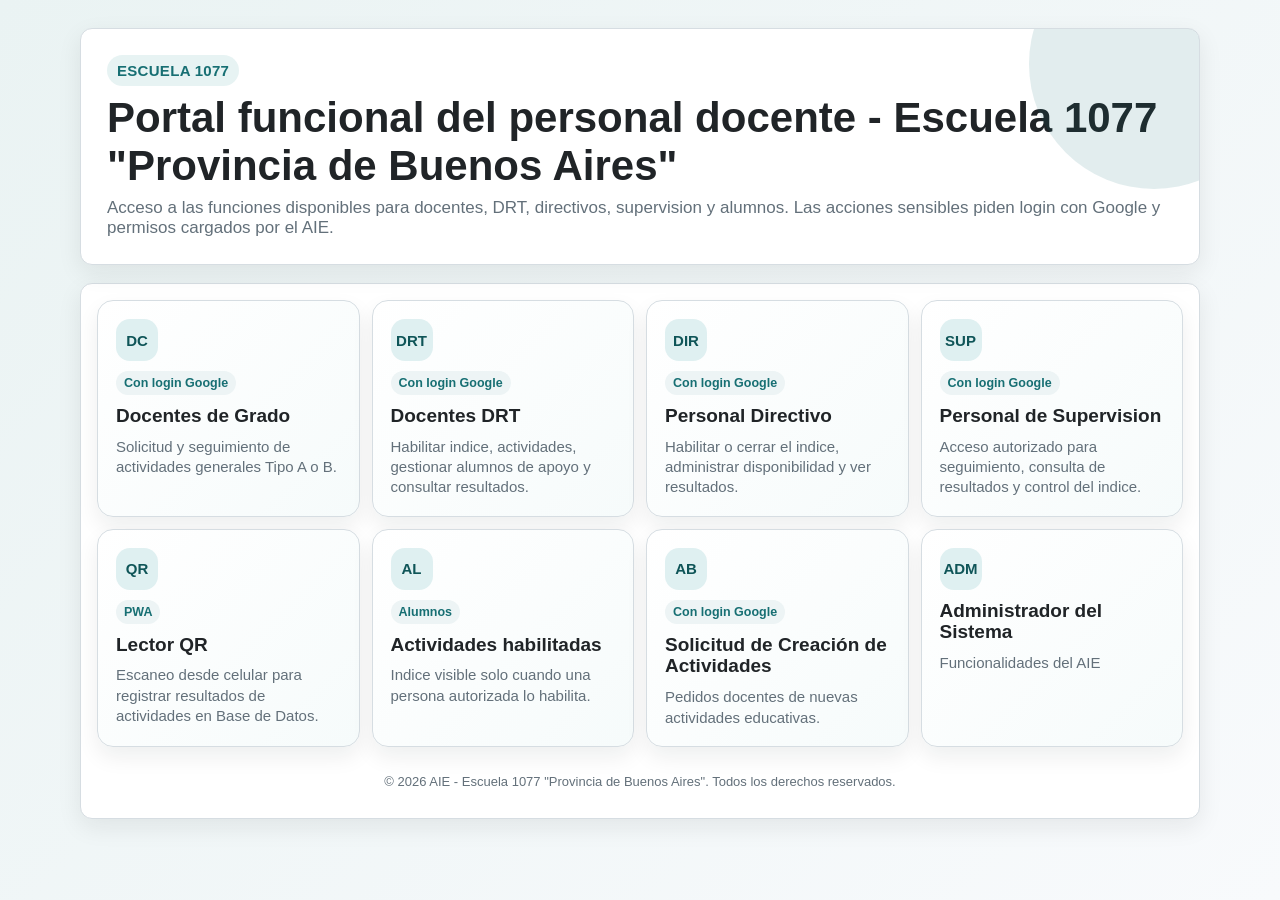
==== index.html @ 2eb4bec8 "Conectar solicitud de actividades al portal" ====
<!doctype html>
<html lang="es">
<head>
  <meta charset="utf-8">
  <meta name="viewport" content="width=device-width, initial-scale=1">
  <title>Portal funcional del personal docente - Escuela 1077 "Provincia de Buenos Aires"</title>
  <meta name="theme-color" content="#176f73">
  <link rel="manifest" href="aie-hub.webmanifest">
  <link rel="stylesheet" href="styles.css">
  <style>
    .hub-main { width: min(1120px, calc(100% - 28px)); }
    .hub-cover { display: none; min-height: 150px; max-height: 230px; overflow: hidden; border-radius: 18px; border: 1px solid var(--line); background: #edf4f5; box-shadow: 0 10px 22px rgba(20,25,30,.07); }
    .hub-cover.show { display: block; }
    .hub-cover img { display: block; width: 100%; height: clamp(150px, 24vw, 230px); object-fit: cover; object-position: center; }
    .hub-hero { overflow: hidden; position: relative; }
    .hub-hero:after { content: ""; position: absolute; right: -80px; top: -90px; width: 250px; height: 250px; border-radius: 50%; background: rgba(23, 111, 115, 0.12); }
    .hub-eyebrow { display: inline-flex; gap: 8px; align-items: center; padding: 7px 10px; border-radius: 999px; background: #e7f3f3; color: var(--accent); font-weight: 800; text-transform: uppercase; letter-spacing: .02em; }
    .hub-grid { display: grid; grid-template-columns: repeat(auto-fit, minmax(230px, 1fr)); gap: 12px; }
    .hub-card { position: relative; display: grid; min-height: 170px; gap: 10px; align-content: start; padding: 18px; border: 1px solid var(--line); border-radius: 16px; background: linear-gradient(135deg, #ffffff, #f6fbfb); color: var(--ink); text-decoration: none; box-shadow: 0 10px 22px rgba(20,25,30,.07); }
    .hub-card:hover { border-color: #8fc7cc; transform: translateY(-1px); }
    .hub-card strong { font-size: 19px; line-height: 1.15; }
    .hub-card span { color: var(--muted); line-height: 1.35; }
    .hub-card small { justify-self: start; padding: 5px 8px; border-radius: 999px; background: #edf4f5; color: #176f73; font-weight: 800; }
    .hub-card.blocked small, .hub-card.pending small { background: #fff3df; color: var(--warn); }
    .hub-icon { width: 42px; height: 42px; display: grid; place-items: center; border-radius: 14px; background: #dff0f1; color: var(--accent-dark); font-weight: 900; }
    .hub-notice { display: none; margin-top: 14px; padding: 16px; border-radius: 14px; border: 1px solid #e7c68f; background: #fff6e8; color: #7a3d07; font-weight: 800; box-shadow: 0 8px 18px rgba(90, 58, 10, .08); }
    .hub-notice.show { display: block; }
    .hub-footnote { color: var(--muted); font-size: 13px; text-align: center; }
  </style>
</head>
<body class="student-index-body">
  <main class="student-index hub-main">
    <div id="hubCover" class="hub-cover" aria-hidden="true"><img id="hubCoverImage" alt="Imagen educativa de la Escuela 1077"></div>
    <section class="student-index-hero hub-hero">
      <div class="hub-eyebrow">Escuela 1077</div>
      <h1>Portal funcional del personal docente - Escuela 1077 "Provincia de Buenos Aires"</h1>
      <p>Acceso a las funciones disponibles para docentes, DRT, directivos, supervision y alumnos. Las acciones sensibles piden login con Google y permisos cargados por el AIE.</p>
    </section>
    <section class="student-index-panel">
      <div id="hubNotice" class="hub-notice" role="status" aria-live="polite"></div>
      <div class="hub-grid">
        <a class="hub-card pending" href="#" data-solicitud-creacion="true" data-notice="Solicitud Creacion de Actividades: falta configurar la URL del Web App de Apps Script. Por ahora comunicarse con el AIE - Profe. Bruno."><div class="hub-icon">DC</div><small>Con login Google</small><strong>Docentes de Grado</strong><span>Solicitud y seguimiento de actividades generales Tipo A o B.</span></a>
        <a class="hub-card" href="portal-docente.html?rol=drt&login=1"><div class="hub-icon">DRT</div><small>Con login Google</small><strong>Docentes DRT</strong><span>Habilitar indice, actividades, gestionar alumnos de apoyo y consultar resultados.</span></a>
        <a class="hub-card" href="portal-docente.html?rol=directora&login=1"><div class="hub-icon">DIR</div><small>Con login Google</small><strong>Personal Directivo</strong><span>Habilitar o cerrar el indice, administrar disponibilidad y ver resultados.</span></a>
        <a class="hub-card" href="portal-docente.html?rol=supervisora&login=1"><div class="hub-icon">SUP</div><small>Con login Google</small><strong>Personal de Supervision</strong><span>Acceso autorizado para seguimiento, consulta de resultados y control del indice.</span></a>
        <a class="hub-card" href="lector-qr.html?login=1"><div class="hub-icon">QR</div><small>PWA</small><strong>Lector QR</strong><span>Escaneo desde celular para registrar resultados de actividades en Base de Datos.</span></a>
        <a class="hub-card" href="alumnos.html"><div class="hub-icon">AL</div><small>Alumnos</small><strong>Actividades habilitadas</strong><span>Indice visible solo cuando una persona autorizada lo habilita.</span></a>
        <a class="hub-card pending" href="#" data-solicitud-creacion="true" data-notice="Solicitud de Creación de Actividades: el acceso todavía no está disponible."><div class="hub-icon">AB</div><small>Con login Google</small><strong>Solicitud de Creación de Actividades</strong><span>Pedidos docentes de nuevas actividades educativas.</span></a>
        <a class="hub-card" href="http://localhost:3131/#admin"><div class="hub-icon">ADM</div><strong>Administrador del Sistema</strong><span>Funcionalidades del AIE</span></a>
      </div>
      <p class="hub-footnote">&copy; 2026 AIE - Escuela 1077 "Provincia de Buenos Aires". Todos los derechos reservados.</p>
    </section>
  </main>
  <script src="aie-public-config.js"></script>
  <script>
    (function () {
      function showNotice(text) {
        var box = document.getElementById("hubNotice");
        if (!box) return;
        box.textContent = text;
        box.className = "hub-notice show";
        box.scrollIntoView({ behavior: "smooth", block: "nearest" });
      }
      var config = window.AIE_PUBLIC_CONFIG || {};
      var coverPath = config.imagenSuperior || "";
      var cover = document.getElementById("hubCover");
      var coverImage = document.getElementById("hubCoverImage");
      if (coverPath && cover && coverImage) {
        coverImage.onload = function () { cover.classList.add("show"); cover.setAttribute("aria-hidden", "false"); };
        coverImage.onerror = function () { cover.classList.remove("show"); cover.setAttribute("aria-hidden", "true"); };
        coverImage.src = coverPath;
      }
      var solicitudUrl = config.solicitudCreacionUrl || "";
      var solicitudCards = document.querySelectorAll("[data-solicitud-creacion]");
      for (var s = 0; s < solicitudCards.length; s++) {
        if (solicitudUrl) {
          solicitudCards[s].href = solicitudUrl;
          solicitudCards[s].target = "_blank";
          solicitudCards[s].rel = "noopener";
          solicitudCards[s].classList.remove("pending");
          solicitudCards[s].removeAttribute("data-notice");
        }
      }
      var blocked = document.querySelectorAll("[data-notice]");
      for (var i = 0; i < blocked.length; i++) {
        blocked[i].addEventListener("click", function (event) {
          event.preventDefault();
          showNotice(this.getAttribute("data-notice"));
        });
      }
      if ("serviceWorker" in navigator) {
        navigator.serviceWorker.register("aie-hub-sw.js").catch(function () {});
      }
    }());
  </script>
</body>
</html>
---- styles.css ----
:root {
  --bg: #f4f6f7;
  --panel: #ffffff;
  --ink: #202427;
  --muted: #63707a;
  --line: #d6dde2;
  --accent: #176f73;
  --accent-dark: #0f5558;
  --warn: #9f5b13;
  --ok: #2c7a42;
}

* {
  box-sizing: border-box;
}

body {
  margin: 0;
  background: var(--bg);
  color: var(--ink);
  font-family: Arial, Helvetica, sans-serif;
  font-size: 15px;
}

.student-index-body {
  min-height: 100vh;
  background: linear-gradient(135deg, #eaf3f3, #f8fafc);
}

.student-index {
  display: grid;
  gap: 18px;
  width: min(920px, calc(100% - 28px));
  margin: 0 auto;
  padding: 28px 0;
}

.student-index-hero,
.student-index-panel {
  border: 1px solid var(--line);
  border-radius: 12px;
  background: #fff;
  box-shadow: 0 8px 24px rgba(20, 25, 30, 0.08);
}

.student-index-hero {
  padding: 26px;
}

.student-index-hero span {
  color: var(--accent);
  font-weight: 700;
  text-transform: uppercase;
}

.student-index-hero h1 {
  margin: 8px 0;
  font-size: clamp(28px, 5vw, 42px);
}

.student-index-hero p {
  margin: 0;
  color: var(--muted);
  font-size: 17px;
}

.student-index-panel {
  display: grid;
  gap: 14px;
  padding: 16px;
}

.student-index-status {
  padding: 10px 12px;
  border-radius: 8px;
  background: #edf1f3;
  color: var(--muted);
  font-weight: 700;
}

.student-index-status.open {
  background: #e5f3e9;
  color: var(--ok);
}

.student-index-status.closed {
  background: #f7e5e5;
  color: #8b2f2f;
}

.student-index-filters {
  display: grid;
  grid-template-columns: minmax(220px, 1fr) 160px 96px 90px auto auto;
  gap: 10px;
  align-items: end;
  padding: 12px;
  border: 2px solid #0f766e;
  border-radius: 10px;
  background: #f8fffb;
}

.student-index-filters label {
  display: grid;
  gap: 5px;
  color: var(--muted);
  font-size: 12px;
  font-weight: 800;
}

.student-index-filters input,
.student-index-filters select {
  width: 100%;
  min-height: 36px;
}

.student-index-filters button {
  min-height: 36px;
}

.student-activity-list {
  display: grid;
  gap: 10px;
}

.student-activity-card {
  display: grid;
  gap: 5px;
  padding: 14px;
  border: 1px solid var(--line);
  border-radius: 10px;
  background: #fbfcfd;
  color: var(--ink);
  text-decoration: none;
}

.student-activity-card:hover {
  border-color: #9fcbd0;
  background: #ecf8f8;
}

.student-activity-card strong {
  font-size: 18px;
}

.student-activity-card span {
  color: var(--muted);
}

@media (max-width: 760px) {
  .student-index-filters {
    grid-template-columns: 1fr;
  }

  .qr-manual-grid {
    grid-template-columns: repeat(2, minmax(0, 1fr));
  }
}

.qr-reader-body {
  min-height: 100vh;
  background: linear-gradient(135deg, #eaf3f3, #f8fafc);
}

.qr-reader {
  display: grid;
  gap: 16px;
  width: min(760px, calc(100% - 24px));
  margin: 0 auto;
  padding: 22px 0;
}

.qr-reader-hero,
.qr-reader-panel {
  border: 1px solid var(--line);
  border-radius: 12px;
  background: #fff;
  box-shadow: 0 8px 24px rgba(20, 25, 30, 0.08);
}

.qr-reader-hero {
  padding: 22px;
}

.qr-reader-hero span {
  color: var(--accent);
  font-weight: 700;
  text-transform: uppercase;
}

.qr-reader-hero h1 {
  margin: 8px 0;
  font-size: clamp(27px, 8vw, 40px);
}

.qr-reader-hero p {
  margin: 0;
  color: var(--muted);
  font-size: 16px;
}

.qr-reader-panel {
  display: grid;
  gap: 12px;
  padding: 14px;
}

.qr-reader-panel h2 {
  margin: 0;
  font-size: 20px;
}

.qr-activity-source-grid {
  display: grid;
  gap: 12px;
}

.qr-activity-source {
  display: grid;
  gap: 10px;
  margin: 0;
  padding: 12px;
  border: 2px solid #bbf7d0;
  border-radius: 10px;
  background: #fbfffc;
}

.qr-activity-source legend {
  padding: 0 6px;
  color: var(--ink);
}

.qr-activity-source-third {
  border-color: #f3b4b4;
  background: #fffafa;
}

.qr-source-radio {
  display: inline-flex;
  align-items: center;
  gap: 8px;
  color: var(--ink);
  cursor: pointer;
}

.qr-source-radio input {
  width: auto;
}

.qr-reader-box {
  display: grid;
  gap: 7px;
  min-height: 58px;
  padding: 10px;
  border: 1px dashed var(--line);
  border-radius: 8px;
  background: #fff;
  color: var(--muted);
}

.qr-send-status {
  min-height: 22px;
  margin-top: 10px;
  padding: 0;
  font-weight: 700;
}

.qr-send-status.pending {
  color: #755600;
}

.qr-send-status.success {
  padding: 10px 12px;
  border: 1px solid #79b58a;
  border-radius: 8px;
  background: #e6f5e9;
  color: #176b2c;
}

.qr-send-status.error {
  padding: 10px 12px;
  border: 1px solid #c98383;
  border-radius: 8px;
  background: #f9e8e8;
  color: #8a2020;
}

.qr-install-box {
  display: grid;
  gap: 8px;
  padding: 10px;
  border: 1.5px solid #9fcbd0;
  border-radius: 9px;
  background: #f3fbfb;
  color: var(--muted);
}

.qr-install-box strong {
  color: var(--ink);
}

.qr-install-box small {
  color: var(--muted);
  font-weight: 700;
}

.qr-reader-label {
  display: grid;
  gap: 6px;
  color: var(--muted);
  font-size: 13px;
  font-weight: 700;
}

.qr-reader-label select,
.qr-reader-label textarea,
.qr-reader-label input {
  width: 100%;
  min-height: 42px;
  padding: 10px;
  border: 1px solid var(--line);
  border-radius: 8px;
  background: #fff;
  color: var(--ink);
  font: inherit;
}

.qr-video {
  width: 100%;
  min-height: 260px;
  border: 1px solid var(--line);
  border-radius: 10px;
  background: #111827;
}

.qr-manual {
  border: 1px solid var(--line);
  border-radius: 8px;
  padding: 12px;
  background: #fbfcfd;
}

.qr-manual summary {
  cursor: pointer;
  font-weight: 700;
  margin-bottom: 12px;
}

.qr-manual-separator {
  margin-top: 12px;
  padding-top: 10px;
  border-top: 1px solid var(--line);
  color: var(--accent);
  font-weight: 800;
}

.qr-manual-grid {
  display: grid;
  grid-template-columns: minmax(110px, 1.2fr) repeat(5, minmax(74px, 0.75fr));
  gap: 12px 10px;
  align-items: end;
}

.qr-manual-note {
  margin: 10px 0 0;
  color: var(--muted);
  font-size: 13px;
  font-weight: 700;
}

#qrReadManualFields,
#qrReadManual {
  margin-top: 12px;
}

.qr-json-advanced {
  margin-top: 14px;
  padding-top: 10px;
  border-top: 1px dashed var(--line);
}

.qr-json-advanced summary {
  color: var(--muted);
  font-size: 13px;
}

.qr-result-table {
  display: grid;
  grid-template-columns: 72px minmax(150px, 1fr) 58px 48px 48px 58px 58px;
  gap: 0;
  width: 100%;
  overflow-x: auto;
  border: 1px solid var(--line);
  border-radius: 8px;
}

.qr-result-table strong,
.qr-result-table span {
  min-width: 0;
  padding: 8px;
  border-right: 1px solid var(--line);
  border-bottom: 1px solid var(--line);
  color: var(--ink);
  overflow-wrap: anywhere;
}

.qr-result-table strong {
  background: #edf4f5;
  color: var(--muted);
  font-size: 12px;
  text-transform: uppercase;
}

.qr-result-table span {
  background: #fff;
}

.qr-result-table strong:nth-child(7),
.qr-result-table span:nth-child(14) {
  border-right: 0;
}

.qr-result-activity {
  font-weight: 700;
}

.qr-result-row {
  display: grid;
  grid-template-columns: 120px minmax(0, 1fr);
  gap: 8px;
  color: var(--ink);
}

.qr-result-row span {
  overflow-wrap: anywhere;
}

.hidden {
  display: none !important;
}

.topbar {
  display: flex;
  align-items: center;
  justify-content: space-between;
  gap: 16px;
  padding: 18px 22px;
  background: #263238;
  color: #fff;
}

.topbar-actions {
  display: flex;
  align-items: center;
  gap: 10px;
  flex-wrap: wrap;
  justify-content: flex-end;
}

.topbar-link {
  min-height: 34px;
  display: inline-flex;
  align-items: center;
  padding: 7px 10px;
  border: 1px solid rgba(255, 255, 255, 0.28);
  border-radius: 7px;
  background: rgba(255, 255, 255, 0.08);
  color: #fff;
  font-weight: 700;
  text-decoration: none;
}

.topbar-link:hover {
  background: rgba(255, 255, 255, 0.16);
}

.topbar h1 {
  margin: 0;
  font-size: 24px;
  font-weight: 700;
}

.topbar p {
  margin: 4px 0 0;
  color: #c9d3d8;
}

.status {
  min-width: 120px;
  padding: 8px 10px;
  border: 1px solid rgba(255, 255, 255, 0.25);
  border-radius: 6px;
  text-align: center;
  color: #dfecee;
}

.workflow {
  display: grid;
  grid-template-columns: repeat(5, minmax(0, 1fr));
  gap: 12px;
  padding: 16px 16px 0;
}

.step-card {
  display: grid;
  gap: 5px;
  min-height: 92px;
  padding: 14px;
  border: 1px solid #d3dde5;
  border-radius: 8px;
  background: #f8fafc;
  color: var(--ink);
  text-align: left;
  box-shadow: 0 1px 2px rgba(20, 25, 30, 0.06);
}

.step-card:hover {
  background: #eef6fb;
}

.step-card span {
  color: var(--muted);
  font-size: 12px;
  font-weight: 700;
  text-transform: uppercase;
}

.step-card strong {
  font-size: 17px;
}

.step-card small {
  color: var(--muted);
  font-weight: 700;
}

.step-card.step-active {
  border-color: #9fcbd0;
  background: #ecf8f8;
}

.step-card.step-pending {
  background: #f6f3ea;
}

.layout {
  display: grid;
  grid-template-columns: minmax(320px, 420px) 1fr;
  grid-template-areas:
    "form material"
    "form reformulation"
    "form orders"
    "form detail";
  gap: 16px;
  padding: 16px;
}

.publisher-view {
  padding: 16px;
}

.admin-view {
  padding: 16px;
}

.teacher-portal-view {
  padding: 16px;
}

.admin-status {
  margin: 0 14px 12px;
  padding: 10px;
  border: 1px dashed var(--line);
  border-radius: 8px;
  background: #fbfcfd;
  color: var(--muted);
  font-weight: 700;
}

.setup-diagnostics {
  display: grid;
  gap: 8px;
  margin: 0 14px 12px;
  padding: 10px;
  border: 1px solid var(--line);
  border-radius: 8px;
  background: #fbfcfd;
}

.setup-diagnostics.diagnostics-collapsed .diagnostic-item {
  display: none;
}

.setup-diagnostics-error {
  border-color: #e0b9b9;
  background: #f7e5e5;
  color: #8b2f2f;
  font-weight: 700;
}

.diagnostic-summary {
  padding: 8px 10px;
  border-radius: 7px;
  font-weight: 700;
}

.diagnostic-summary.ok {
  background: #e5f3e9;
  color: var(--ok);
}

.diagnostic-summary.pending {
  background: #f7e5e5;
  color: #8b2f2f;
}

.diagnostic-item {
  display: grid;
  grid-template-columns: minmax(190px, 0.35fr) minmax(0, 1fr);
  gap: 8px;
  padding: 7px 9px;
  border-left: 4px solid var(--line);
  border-radius: 6px;
  background: #fff;
}

.diagnostic-item strong {
  font-size: 13px;
}

.diagnostic-item span {
  color: var(--muted);
  font-size: 13px;
}

.diagnostic-ok {
  border-left-color: var(--ok);
}

.diagnostic-bloqueante {
  border-left-color: #8b2f2f;
}

.diagnostic-pendiente,
.diagnostic-manual {
  border-left-color: var(--warn);
}

.diagnostic-opcional {
  border-left-color: #8a96a3;
}

.admin-table-tabs {
  display: flex;
  gap: 8px;
  flex-wrap: wrap;
  padding: 0 14px 14px;
}

.admin-domain-grid {
  display: grid;
  grid-template-columns: repeat(auto-fit, minmax(230px, 1fr));
  gap: 10px;
  padding: 14px;
}

.admin-domain-card {
  display: grid;
  gap: 5px;
  min-height: 96px;
  padding: 13px;
  border: 1px solid var(--line);
  border-radius: 12px;
  background: #f8fafc;
  color: var(--ink);
  text-align: left;
  box-shadow: 0 1px 2px rgba(20, 25, 30, 0.06);
}

.admin-domain-card:hover {
  border-color: #9fcbd0;
  background: #eef8f8;
}

.admin-domain-card.active {
  border-color: #6aaeb5;
  background: #e8f6f7;
}

.admin-domain-card strong {
  font-size: 16px;
}

.admin-domain-card span {
  color: var(--muted);
  font-size: 13px;
  line-height: 1.35;
}

.admin-table-tab {
  min-height: 34px;
  padding: 7px 10px;
  border: 1px solid var(--line);
  border-radius: 999px;
  background: #fff;
  color: var(--ink);
  font-weight: 700;
}

.admin-table-tab.active {
  border-color: #9fcbd0;
  background: #ecf8f8;
}

.admin-grid {
  display: grid;
  grid-template-columns: minmax(0, 1fr) minmax(300px, 380px);
  gap: 16px;
  margin-top: 16px;
}

.admin-grid.admin-student-mode {
  grid-template-columns: 1fr;
}

.admin-grid.admin-profile-mode {
  grid-template-columns: 1fr;
}

.admin-grid.admin-activity-mode {
  grid-template-columns: 1fr;
}

.admin-grid.admin-access-mode {
  grid-template-columns: 1fr;
}

.admin-grid.admin-system-mode {
  grid-template-columns: 1fr;
}

.admin-grid.admin-student-mode #adminSupabaseNew {
  display: none;
}

.admin-grid.admin-activity-mode #adminSupabaseNew,
.admin-grid.admin-activity-mode #adminSupabasePrev,
.admin-grid.admin-activity-mode #adminSupabaseNext,
.admin-grid.admin-activity-mode #adminSupabaseExport,
.admin-grid.admin-activity-mode .admin-search-control,
.admin-grid.admin-activity-mode .admin-limit-control,
.admin-grid.admin-activity-mode .admin-page-info {
  display: none;
}

.admin-grid.admin-student-mode #adminSupabasePrev,
.admin-grid.admin-student-mode #adminSupabaseNext,
.admin-grid.admin-student-mode #adminSupabaseExport,
.admin-grid.admin-student-mode .admin-page-info,
.admin-grid.admin-student-mode .admin-limit-control {
  display: none;
}

.admin-grid.admin-profile-mode #adminSupabasePrev,
.admin-grid.admin-profile-mode #adminSupabaseNext,
.admin-grid.admin-profile-mode .admin-page-info,
.admin-grid.admin-profile-mode .admin-limit-control,
.admin-grid.admin-profile-mode .admin-search-control {
  display: none;
}

.admin-grid.admin-student-mode .admin-search-control {
  display: none;
}

.admin-grid.admin-access-mode #adminSupabaseNew,
.admin-grid.admin-access-mode #adminSupabasePrev,
.admin-grid.admin-access-mode #adminSupabaseNext,
.admin-grid.admin-access-mode .admin-search-control,
.admin-grid.admin-access-mode .admin-limit-control,
.admin-grid.admin-access-mode .admin-page-info {
  display: none;
}

.admin-grid.admin-system-mode #adminSupabaseNew,
.admin-grid.admin-system-mode #adminSupabasePrev,
.admin-grid.admin-system-mode #adminSupabaseNext,
.admin-grid.admin-system-mode .admin-search-control,
.admin-grid.admin-system-mode .admin-limit-control,
.admin-grid.admin-system-mode .admin-page-info {
  display: none;
}

.admin-grid.admin-student-mode .admin-rows-panel .panel-head {
  align-items: stretch;
  flex-direction: column;
}

.admin-grid.admin-student-mode .admin-toolbar {
  width: 100%;
  justify-content: flex-start;
}

.admin-grid.admin-activity-mode .admin-rows-panel,
.admin-grid.admin-activity-mode .admin-editor-panel {
  grid-column: 1 / -1;
}

.admin-grid.admin-profile-mode .admin-rows-panel,
.admin-grid.admin-profile-mode .admin-editor-panel,
.admin-grid.admin-profile-mode .admin-multi-role-panel {
  grid-column: 1 / -1;
}

.admin-multi-role-panel {
  min-width: 0;
  border: 2px solid #5f7c82;
}

.admin-multi-role-filters {
  display: grid;
  grid-template-columns: minmax(260px, 1fr) 180px 120px 100px;
  gap: 12px;
  align-items: end;
  padding: 12px 14px;
  border-bottom: 1px solid var(--line);
  background: #f8fafc;
}

.admin-multi-role-filters label {
  display: grid;
  gap: 4px;
  min-width: 0;
  color: var(--muted);
  font-size: 12px;
  font-weight: 700;
}

.admin-multi-role-filters input,
.admin-multi-role-filters select,
.admin-multi-role-filters button {
  width: 100%;
  min-height: 36px;
  box-sizing: border-box;
}

.admin-multi-role-table th,
.admin-multi-role-table td {
  white-space: nowrap;
}

.admin-multi-role-table td:first-child,
.admin-multi-role-table td:nth-child(2),
.admin-multi-role-table td:nth-child(8) {
  white-space: normal;
}

.admin-multi-role-editor {
  display: grid;
  gap: 14px;
  padding: 14px;
  border-top: 2px solid #5f7c82;
  background: #fbfdfd;
}

.admin-multi-role-editor form {
  display: grid;
  gap: 14px;
}

.admin-multi-role-base-grid {
  display: grid;
  grid-template-columns: minmax(260px, 2fr) 150px 145px 110px 100px 145px 145px;
  gap: 12px;
  align-items: end;
}

.admin-multi-role-base-grid label,
.admin-multi-role-schedule-add label {
  display: grid;
  gap: 4px;
  min-width: 0;
  color: var(--muted);
  font-size: 12px;
  font-weight: 700;
}

.admin-multi-role-base-grid input,
.admin-multi-role-base-grid select,
.admin-multi-role-schedule-add input,
.admin-multi-role-schedule-add select {
  width: 100%;
  min-height: 36px;
  box-sizing: border-box;
}

.admin-multi-role-schedule,
.admin-multi-role-permissions {
  display: grid;
  gap: 10px;
  padding: 12px;
  border: 1px solid var(--line);
  border-radius: 8px;
  background: #fff;
}

.admin-multi-role-schedule h3,
.admin-multi-role-permissions h3,
.admin-multi-role-editor h3 {
  margin: 0;
}

.admin-multi-role-schedule-add {
  display: grid;
  grid-template-columns: 170px 150px 150px 150px;
  gap: 12px;
  align-items: end;
}

#adminMultiRolePermissions {
  display: grid;
  gap: 10px;
}

.admin-multi-role-permission-group {
  display: grid;
  grid-template-columns: repeat(auto-fit, minmax(180px, 1fr));
  gap: 10px;
  padding: 10px;
  border: 1px solid #c8dedf;
  border-radius: 8px;
  background: #f8fafc;
}

.admin-multi-role-permission-group h4 {
  grid-column: 1 / -1;
  margin: 0;
}

.admin-multi-role-permission-group label {
  display: grid;
  grid-template-columns: minmax(0, 1fr) 80px;
  gap: 8px;
  align-items: center;
  color: var(--ink);
  font-size: 13px;
  font-weight: 700;
}

@media (max-width: 820px) {
  .admin-multi-role-filters {
    grid-template-columns: 1fr 1fr;
  }

  .admin-multi-role-base-grid,
  .admin-multi-role-schedule-add {
    grid-template-columns: 1fr 1fr;
  }
}

@media (max-width: 540px) {
  .admin-multi-role-filters {
    grid-template-columns: 1fr;
  }

  .admin-multi-role-base-grid,
  .admin-multi-role-schedule-add {
    grid-template-columns: 1fr;
  }
}

.admin-grid.admin-access-mode .admin-rows-panel,
.admin-grid.admin-access-mode .admin-editor-panel {
  grid-column: 1 / -1;
}

.admin-grid.admin-system-mode .admin-rows-panel,
.admin-grid.admin-system-mode .admin-editor-panel {
  grid-column: 1 / -1;
}

.admin-grid.admin-activity-mode .admin-rows-panel .panel-head {
  align-items: stretch;
  flex-direction: column;
}

.admin-grid.admin-profile-mode .admin-rows-panel .panel-head {
  align-items: stretch;
  flex-direction: column;
}

.admin-grid.admin-access-mode .admin-rows-panel .panel-head {
  align-items: stretch;
  flex-direction: column;
}

.admin-grid.admin-system-mode .admin-rows-panel .panel-head {
  align-items: stretch;
  flex-direction: column;
}

.admin-grid.admin-activity-mode .admin-toolbar {
  width: 100%;
  justify-content: flex-start;
}

.admin-grid.admin-profile-mode .admin-toolbar {
  width: 100%;
  justify-content: flex-start;
}

.admin-grid.admin-access-mode .admin-toolbar {
  width: 100%;
  justify-content: flex-start;
}

.admin-grid.admin-system-mode .admin-toolbar {
  width: 100%;
  justify-content: flex-start;
}

.admin-student-menu {
  grid-column: 1 / -1;
  display: flex;
  align-items: center;
  justify-content: space-between;
  gap: 12px;
  padding: 14px;
  border: 1px solid var(--line);
  border-radius: 10px;
  background: #f8fafc;
}

.admin-student-menu h2 {
  margin: 0;
  font-size: 20px;
}

.admin-student-menu p {
  margin: 4px 0 0;
  color: var(--muted);
}

.admin-student-actions {
  display: flex;
  gap: 8px;
  flex-wrap: wrap;
  justify-content: flex-end;
}

.admin-student-actions button.active {
  border-color: #6aaeb5;
  background: #147a80;
  color: #fff;
}

.admin-activity-menu {
  grid-column: 1 / -1;
  display: flex;
  align-items: center;
  justify-content: space-between;
  gap: 12px;
  padding: 14px;
  border: 1px solid var(--line);
  border-radius: 10px;
  background: #f8fafc;
}

.admin-third-party-menu {
  border: 4px solid #7f1d1d;
  box-shadow: inset 0 0 0 1px rgba(127, 29, 29, 0.08);
  background: #fff7f7;
}

.admin-activity-menu h2 {
  margin: 0;
  font-size: 20px;
}

.admin-activity-actions {
  display: flex;
  gap: 8px;
  flex-wrap: wrap;
  align-items: center;
  justify-content: flex-end;
}

.admin-activity-actions button.active {
  border-color: #6aaeb5;
  background: #147a80;
  color: #fff;
}

.admin-activity-execution-zone {
  display: flex;
  flex-wrap: wrap;
  gap: 8px;
  align-items: center;
  padding: 8px 10px;
  border: 3px solid #15803d;
  border-radius: 10px;
  background: #f0fdf4;
}

.admin-access-menu {
  grid-column: 1 / -1;
  display: flex;
  align-items: center;
  justify-content: space-between;
  gap: 12px;
  padding: 14px;
  border: 1px solid var(--line);
  border-radius: 10px;
  background: #f8fafc;
}

.admin-access-menu h2 {
  margin: 0;
  font-size: 20px;
}

.admin-access-actions {
  display: flex;
  gap: 8px;
  flex-wrap: wrap;
  justify-content: flex-end;
}

.admin-access-actions button.active {
  border-color: #6aaeb5;
  background: #147a80;
  color: #fff;
}

.admin-system-menu {
  grid-column: 1 / -1;
  display: flex;
  align-items: center;
  justify-content: space-between;
  gap: 12px;
  padding: 14px;
  border: 1px solid var(--line);
  border-radius: 10px;
  background: #f8fafc;
}

.admin-system-menu h2 {
  margin: 0;
  font-size: 20px;
}

.admin-system-actions {
  display: flex;
  gap: 8px;
  flex-wrap: wrap;
  justify-content: flex-end;
}

.admin-system-actions button.active {
  border-color: #6aaeb5;
  background: #147a80;
  color: #fff;
}

.admin-activity-control-panel {
  grid-column: 1 / -1;
  border: 3px solid #111827;
}

.admin-activity-control-panel .panel-head {
  padding: 10px 14px;
}

.admin-activity-control-panel #adminIndexLockState {
  min-height: 0;
  padding: 8px 10px;
}

.admin-index-lock-badge {
  font-size: 17px;
  font-weight: 800;
}

.admin-index-lock-reason {
  display: block;
  margin-top: 8px;
}

.admin-index-lock-reason textarea {
  margin-top: 4px;
  min-height: 38px;
  width: 100%;
  resize: vertical;
}

.admin-student-filters {
  flex: 0 0 100%;
  display: grid;
  width: 100%;
  box-sizing: border-box;
  grid-template-columns: 118px minmax(182px, 306px) minmax(262px, 448px) 90px 145px 125px 100px;
  column-gap: 14px;
  row-gap: 8px;
  align-items: end;
  padding: 10px;
  border: 1px solid var(--line);
  border-radius: 8px;
  background: #f8fafc;
}

.admin-student-drt-scope {
  flex: 0 0 100%;
  display: grid;
  grid-template-columns: minmax(300px, 560px) 1fr;
  align-items: end;
  gap: 16px;
  width: 100%;
  box-sizing: border-box;
  padding: 10px;
  border: 2px solid #7f1d1d;
  border-radius: 8px;
  background: #fffafb;
}

.admin-student-drt-scope label {
  min-width: 0;
  font-weight: 800;
}

.admin-student-drt-scope select {
  min-height: 36px;
}

.admin-student-drt-scope p {
  margin: 0 0 7px;
  color: var(--muted);
}

.admin-toolbar .admin-student-filters label,
.admin-toolbar .admin-student-filters label:first-child {
  min-width: 0;
}

.admin-access-filters {
  flex: 0 0 100%;
  display: grid;
  width: 100%;
  box-sizing: border-box;
  grid-template-columns: minmax(230px, 1.4fr) 150px minmax(190px, 1fr) 145px 145px 100px;
  column-gap: 14px;
  row-gap: 8px;
  align-items: end;
  padding: 10px;
  border: 1px solid var(--line);
  border-radius: 8px;
  background: #f8fafc;
}

.admin-toolbar .admin-access-filters label,
.admin-toolbar .admin-access-filters label:first-child {
  min-width: 0;
}

.admin-profile-filters {
  flex: 0 0 100%;
  display: grid;
  width: 100%;
  box-sizing: border-box;
  grid-template-columns: minmax(240px, 1.5fr) minmax(230px, 1.4fr) 150px 110px 100px;
  column-gap: 14px;
  row-gap: 8px;
  align-items: end;
  padding: 10px;
  border: 1px solid var(--line);
  border-radius: 8px;
  background: #f8fafc;
}

.admin-toolbar .admin-profile-filters label,
.admin-toolbar .admin-profile-filters label:first-child {
  min-width: 0;
}

.admin-student-filters input,
.admin-student-filters select,
.admin-profile-filters input,
.admin-profile-filters select {
  box-sizing: border-box;
  min-height: 34px;
}

.admin-student-filters button,
.admin-profile-filters button {
  min-height: 34px;
  margin-left: 2px;
}

.admin-activity-filters {
  flex: 0 0 100%;
  display: grid;
  width: 100%;
  box-sizing: border-box;
  grid-template-columns: minmax(180px, 2fr) minmax(150px, 1.3fr) 76px 76px 120px 120px minmax(180px, 1.7fr) 100px;
  column-gap: 12px;
  row-gap: 8px;
  align-items: end;
  padding: 10px;
  border: 1px solid var(--line);
  border-radius: 8px;
  background: #f8fafc;
}

.admin-toolbar .admin-activity-filters label,
.admin-toolbar .admin-activity-filters label:first-child {
  min-width: 0;
}

.admin-activity-filters input,
.admin-activity-filters select {
  box-sizing: border-box;
  min-height: 34px;
}

.admin-activity-filters button {
  min-height: 34px;
}

.admin-third-party-activity-filters {
  grid-template-columns: minmax(170px, 1.4fr) minmax(120px, 0.8fr) 72px 72px 82px 86px minmax(240px, 1.8fr) 92px;
}

.admin-grid.admin-third-party-mode .admin-rows-panel {
  border: 4px solid #7f1d1d;
  box-shadow: 0 1px 3px rgba(127, 29, 29, 0.1);
}

.admin-grid.admin-third-party-mode .admin-editor-panel {
  border: 4px solid #7f1d1d;
  box-shadow: 0 1px 3px rgba(127, 29, 29, 0.1);
}

.admin-grid.admin-third-party-mode .admin-cell-field-numero {
  max-width: 50px;
  text-align: center;
  white-space: nowrap;
}

.admin-grid.admin-third-party-mode .admin-cell-field-titulo {
  min-width: 180px;
}

.admin-grid.admin-third-party-mode .admin-cell-field-area {
  max-width: 112px;
}

.admin-grid.admin-third-party-mode .admin-cell-field-grado,
.admin-grid.admin-third-party-mode .admin-cell-field-tipo_actividad {
  max-width: 58px;
  text-align: center;
  white-space: nowrap;
}

.admin-grid.admin-third-party-mode .admin-cell-field-estado,
.admin-grid.admin-third-party-mode .admin-cell-field-modalidad,
.admin-grid.admin-third-party-mode .admin-cell-field-disponible,
.admin-grid.admin-third-party-mode .admin-cell-field-activo,
.admin-grid.admin-third-party-mode .admin-cell-field-cantidad_ejercicios {
  max-width: 78px;
  text-align: center;
  white-space: nowrap;
}

.admin-grid.admin-third-party-mode .admin-cell-field-recurso_nombre,
.admin-grid.admin-third-party-mode .admin-cell-field-proveedor {
  min-width: 170px;
}

.admin-grid.admin-third-party-mode .admin-cell-field-visible_desde,
.admin-grid.admin-third-party-mode .admin-cell-field-visible_hasta,
.admin-grid.admin-third-party-mode .admin-cell-field-actualizada_en {
  min-width: 132px;
  max-width: 148px;
  white-space: nowrap;
}

.admin-activity-filter-small {
  min-width: 0;
}

.admin-activity-filter-small select {
  min-width: 0;
}

.admin-activity-detail-filters {
  display: grid;
  grid-template-columns: 160px 160px 90px 100px;
  gap: 12px;
  align-items: end;
  padding: 10px 14px;
  border-bottom: 1px solid var(--line);
  background: #f8fafc;
}

.admin-activity-detail-filters label {
  min-width: 0;
}

.admin-activity-detail-filters input,
.admin-activity-detail-filters select,
.admin-activity-detail-filters button {
  box-sizing: border-box;
  min-height: 34px;
}

.admin-activity-detail-filter-small {
  min-width: 0;
}

.admin-activity-detail-panel .admin-cell-field-email {
  max-width: 190px;
}

.admin-activity-detail-panel .admin-cell-field-rol,
.admin-activity-detail-panel .admin-cell-field-evento,
.admin-activity-detail-panel .admin-cell-field-grado,
.admin-activity-detail-panel .admin-cell-field-actividad_grado,
.admin-activity-detail-panel .admin-cell-field-actividad_tipo,
.admin-activity-detail-panel .admin-cell-field-cantidad_ejercicios,
.admin-activity-detail-panel .admin-cell-field-correctos,
.admin-activity-detail-panel .admin-cell-field-incorrectos,
.admin-activity-detail-panel .admin-cell-field-nota,
.admin-activity-detail-panel .admin-cell-field-tiempo_minutos {
  max-width: 90px;
  white-space: nowrap;
}

.admin-activity-detail-panel .admin-cell-field-actividad_grado,
.admin-activity-detail-panel .admin-cell-field-actividad_tipo,
.admin-activity-detail-panel .admin-cell-field-cantidad_ejercicios,
.admin-activity-detail-panel .admin-cell-field-correctos,
.admin-activity-detail-panel .admin-cell-field-incorrectos,
.admin-activity-detail-panel .admin-cell-field-nota,
.admin-activity-detail-panel .admin-cell-field-tiempo_minutos {
  min-width: 34px;
  max-width: 62px;
  text-align: center;
}

.admin-activity-detail-panel .admin-cell-field-correctos {
  color: #087f5b;
  font-weight: 800;
}

.admin-activity-detail-panel .admin-cell-field-incorrectos {
  color: #b42318;
  font-weight: 800;
}

.admin-activity-detail-panel .admin-cell-field-fecha_hora,
.admin-activity-detail-panel .admin-cell-field-finalizado_en {
  min-width: 138px;
  max-width: 150px;
  white-space: nowrap;
}

.admin-activity-detail-panel .admin-cell-field-detalle,
.admin-activity-detail-panel .admin-cell-field-actividad_titulo,
.admin-activity-detail-panel .admin-cell-field-actividad_archivo,
.admin-activity-detail-panel .admin-cell-field-actividad_detalle {
  max-width: none;
  min-width: 260px;
}

.admin-activity-detail-panel .admin-cell-field-alumno_nombre {
  min-width: 145px;
  max-width: 220px;
}

.admin-student-filter-small {
  min-width: 0;
}

.admin-student-filter-small select {
  min-width: 0;
}

.admin-student-form {
  display: grid;
  grid-template-columns: repeat(12, minmax(0, 1fr));
  gap: 10px;
}

.admin-student-form .admin-field {
  margin: 0;
}

.admin-student-form .admin-field-id_alumno {
  grid-column: span 2;
}

.admin-student-form .admin-field-drt_responsable_id {
  grid-column: span 4;
}

.admin-student-form .admin-field-nombre,
.admin-student-form .admin-field-apellido {
  grid-column: span 3;
}

.admin-student-form .admin-field-grado,
.admin-student-form .admin-field-division {
  grid-column: span 1;
}

.admin-student-form .admin-field-turno {
  grid-column: span 2;
}

.admin-student-form .admin-field-activo {
  grid-column: span 1;
  align-content: end;
}

.admin-student-form .admin-field-observaciones {
  grid-column: 1 / -1;
}

.admin-student-form textarea {
  min-height: 96px;
}

.admin-activity-form {
  display: grid;
  grid-template-columns: repeat(12, minmax(0, 1fr));
  gap: 10px;
}

.admin-activity-form .admin-field {
  margin: 0;
}

.admin-activity-form .admin-field-titulo {
  grid-column: span 5;
}

.admin-activity-form .admin-field-area {
  grid-column: span 3;
}

.admin-activity-form .admin-field-grado,
.admin-activity-form .admin-field-tipo_actividad,
.admin-activity-form .admin-field-estado,
.admin-activity-form .admin-field-disponible {
  grid-column: span 1;
}

.admin-activity-form .admin-field-cantidad_ejercicios {
  grid-column: span 2;
}

.admin-activity-form .admin-field-visible_desde,
.admin-activity-form .admin-field-visible_hasta {
  grid-column: span 3;
}

.admin-activity-form .admin-field-descripcion {
  grid-column: 1 / -1;
}

.admin-grid.admin-third-party-mode .admin-activity-form .admin-field-titulo {
  grid-column: span 4;
}

.admin-grid.admin-third-party-mode .admin-activity-form .admin-field-area {
  grid-column: span 2;
}

.admin-grid.admin-third-party-mode .admin-activity-form .admin-field-estado {
  grid-column: span 2;
}

.admin-grid.admin-third-party-mode .admin-activity-form .admin-field-proveedor,
.admin-grid.admin-third-party-mode .admin-activity-form .admin-field-recurso_nombre {
  grid-column: span 4;
}

.admin-grid.admin-third-party-mode .admin-activity-form .admin-field-url_referencia {
  grid-column: span 8;
}

.admin-grid.admin-third-party-mode .admin-activity-form .admin-field-cantidad_ejercicios {
  grid-column: span 2;
}

.admin-grid.admin-third-party-mode .admin-activity-form .admin-field-modalidad {
  grid-column: span 2;
}

.admin-grid.admin-third-party-mode .admin-activity-form .admin-field-visible_desde,
.admin-grid.admin-third-party-mode .admin-activity-form .admin-field-visible_hasta {
  grid-column: span 2;
}

.admin-grid.admin-third-party-mode .admin-activity-form .admin-field-activo,
.admin-grid.admin-third-party-mode .admin-activity-form .admin-field-disponible {
  grid-column: span 1;
}

.third-party-reference-block {
  grid-column: 1 / -1;
  display: grid;
  gap: 4px;
  padding: 10px 12px;
  border: 2px solid #0f766e;
  border-radius: 9px;
  background: #ecfdf5;
  color: #164e63;
  font-size: 13px;
  line-height: 1.35;
}

.third-party-reference-block strong {
  color: #0f172a;
}

.admin-activity-form textarea {
  min-height: 90px;
}

.admin-profile-form {
  display: grid;
  gap: 14px;
}

.profile-base-block,
.profile-permissions-wrap {
  display: grid;
  gap: 12px;
  padding: 14px;
  border: 2px solid #c8dedf;
  border-radius: 10px;
  background: #fbfdfd;
}

.profile-base-block h3,
.profile-permissions-wrap h3,
.profile-permission-block h3 {
  margin: 0;
  color: var(--ink);
  font-size: 16px;
}

.profile-base-grid {
  display: grid;
  grid-template-columns: repeat(12, minmax(0, 1fr));
  gap: 10px;
}

.profile-base-grid .admin-field {
  margin: 0;
}

.profile-base-grid .admin-field-nombre {
  grid-column: span 4;
}

.profile-base-grid .admin-field-email {
  grid-column: span 4;
}

.profile-base-grid .admin-field-rol {
  grid-column: span 2;
}

.profile-base-grid .admin-field-activo {
  grid-column: span 2;
  align-content: end;
}

.profile-base-grid .admin-field-horarios_habilitados {
  grid-column: 1 / -1;
}

.profile-base-grid textarea {
  min-height: 78px;
}

.profile-schedule-block {
  display: grid;
  gap: 10px;
  padding: 12px;
  border: 1px solid var(--line);
  border-radius: 8px;
  background: #fff;
}

.profile-schedule-head {
  display: flex;
  align-items: baseline;
  justify-content: space-between;
  gap: 10px;
}

.profile-schedule-head h3 {
  margin: 0;
}

.profile-schedule-head span {
  color: var(--muted);
  font-size: 12px;
  font-weight: 700;
}

.profile-schedule-toolbar {
  display: flex;
  gap: 8px;
  flex-wrap: wrap;
}

.profile-schedule-editor {
  display: grid;
  grid-template-columns: minmax(160px, 1fr) 130px 130px auto auto;
  gap: 10px;
  align-items: end;
  padding: 10px;
  border: 1px solid #c8dedf;
  border-radius: 8px;
  background: #f0f8f8;
}

.profile-schedule-editor.hidden {
  display: none;
}

.profile-schedule-table-wrap {
  max-height: 190px;
  border: 1px solid var(--line);
  border-radius: 8px;
}

.profile-schedule-table th,
.profile-schedule-table td {
  padding: 7px 9px;
}

.profile-schedule-table tbody tr {
  cursor: pointer;
}

.profile-schedule-selected {
  background: #e8f6f7;
}

.profile-permission-hint,
.profile-permission-note {
  margin: 0;
  color: var(--muted);
  font-size: 13px;
}

.profile-permission-block {
  display: grid;
  gap: 8px;
  padding: 12px;
  border: 1px solid var(--line);
  border-radius: 8px;
  background: #fff;
}

.profile-permission-grid {
  display: grid;
  grid-template-columns: repeat(auto-fit, minmax(160px, 1fr));
  gap: 8px;
}

.profile-permission-item {
  display: grid;
  gap: 8px;
  align-content: start;
  min-height: 76px;
  padding: 8px 10px;
  border: 1px solid #d5dee4;
  border-radius: 8px;
  background: #f8fafc;
  color: var(--ink);
}

.profile-permission-item select {
  width: 100%;
  min-height: 34px;
}

.profile-permission-item small {
  color: var(--muted);
  font-size: 11px;
  font-weight: 700;
}

.profile-permission-disabled {
  background: #f3f5f6;
  color: var(--muted);
}

.admin-grid.admin-profile-mode .admin-cell-field-nombre {
  min-width: 160px;
  max-width: 210px;
}

.admin-grid.admin-profile-mode .admin-cell-field-email {
  min-width: 190px;
  max-width: 240px;
}

.admin-grid.admin-profile-mode .admin-cell-field-rol {
  min-width: 95px;
}

.admin-grid.admin-profile-mode .admin-cell-field-activo {
  min-width: 70px;
  white-space: nowrap;
}

.admin-grid.admin-profile-mode .admin-cell-field-horario_dia {
  min-width: 95px;
  white-space: nowrap;
}

.admin-grid.admin-profile-mode .admin-cell-field-horario_desde,
.admin-grid.admin-profile-mode .admin-cell-field-horario_hasta {
  min-width: 82px;
  white-space: nowrap;
}

.admin-student-detail-panel {
  grid-column: 1 / -1;
}

.admin-activity-detail-panel {
  grid-column: 1 / -1;
}

.admin-student-detail-panel .table-wrap {
  max-height: 320px;
}

.admin-performance-date {
  min-width: 135px;
  max-width: 145px;
  white-space: nowrap;
}

.admin-performance-student {
  min-width: 150px;
  max-width: 220px;
}

.admin-performance-activity {
  min-width: 280px;
  max-width: none;
}

.admin-performance-month {
  min-width: 48px;
  max-width: 64px;
  text-align: center;
  white-space: nowrap;
  font-weight: 800;
}

.admin-performance-month.empty {
  color: #94a3b8;
  font-weight: 600;
}

.admin-performance-month.good {
  background: #dcfce7;
  color: #166534;
}

.admin-performance-month.mid {
  background: #fef3c7;
  color: #92400e;
}

.admin-performance-month.low {
  background: #fee2e2;
  color: #991b1b;
}

.admin-performance-summary {
  display: grid;
  gap: 8px;
  margin-top: 14px;
  padding-top: 12px;
  border-top: 1px solid var(--line);
}

.admin-performance-summary h3 {
  margin: 0 16px;
  font-size: 18px;
}

.admin-performance-summary > .panel-subtitle {
  margin-left: 16px;
  margin-right: 16px;
}

.admin-performance-summary .table-wrap {
  max-height: 260px;
}

.admin-performance-summary-activity {
  min-width: 220px;
  max-width: 320px;
}

.admin-performance-summary-small {
  min-width: 72px;
  text-align: center;
  white-space: nowrap;
}

.admin-performance-summary-students {
  min-width: 118px;
  text-align: center;
  white-space: nowrap;
}

.admin-performance-summary-total {
  background: #eef7f7;
  font-weight: 800;
}

.admin-activity-detail-panel .table-wrap {
  max-height: 360px;
}

@media (max-width: 1100px) {
  .admin-student-filters,
  .admin-activity-filters {
    grid-template-columns: repeat(2, minmax(0, 1fr));
  }

  .admin-student-form .admin-field-id_alumno,
  .admin-student-form .admin-field-nombre,
  .admin-student-form .admin-field-apellido,
  .admin-student-form .admin-field-grado,
  .admin-student-form .admin-field-division,
  .admin-student-form .admin-field-turno,
  .admin-student-form .admin-field-activo {
    grid-column: span 6;
  }

  .admin-activity-form .admin-field-titulo,
  .admin-activity-form .admin-field-area,
  .admin-activity-form .admin-field-grado,
  .admin-activity-form .admin-field-tipo_actividad,
  .admin-activity-form .admin-field-estado,
  .admin-activity-form .admin-field-disponible,
  .admin-activity-form .admin-field-cantidad_ejercicios,
  .admin-activity-form .admin-field-visible_desde,
  .admin-activity-form .admin-field-visible_hasta {
    grid-column: span 6;
  }
}

@media (max-width: 620px) {
  .admin-student-menu,
  .admin-activity-menu {
    align-items: stretch;
    flex-direction: column;
  }

  .admin-student-actions,
  .admin-activity-actions {
    justify-content: flex-start;
  }

  .admin-student-filters,
  .admin-activity-filters {
    grid-template-columns: 1fr;
  }

  .admin-student-form .admin-field-id_alumno,
  .admin-student-form .admin-field-nombre,
  .admin-student-form .admin-field-apellido,
  .admin-student-form .admin-field-grado,
  .admin-student-form .admin-field-division,
  .admin-student-form .admin-field-turno,
  .admin-student-form .admin-field-activo {
    grid-column: 1 / -1;
  }

  .admin-activity-form .admin-field-titulo,
  .admin-activity-form .admin-field-area,
  .admin-activity-form .admin-field-grado,
  .admin-activity-form .admin-field-tipo_actividad,
  .admin-activity-form .admin-field-estado,
  .admin-activity-form .admin-field-disponible,
  .admin-activity-form .admin-field-cantidad_ejercicios,
  .admin-activity-form .admin-field-visible_desde,
  .admin-activity-form .admin-field-visible_hasta {
    grid-column: 1 / -1;
  }
}

.admin-rows-panel,
.admin-editor-panel {
  min-width: 0;
}

.admin-toolbar {
  display: flex;
  align-items: end;
  gap: 8px;
  flex-wrap: wrap;
  justify-content: flex-end;
}

.admin-toolbar label {
  display: grid;
  gap: 4px;
  min-width: 110px;
  color: var(--muted);
  font-size: 12px;
  font-weight: 700;
}

.admin-toolbar label:first-child {
  min-width: 210px;
}

.admin-toolbar input {
  min-height: 34px;
}

.admin-page-info {
  min-width: 120px;
  color: var(--muted);
  font-size: 12px;
  font-weight: 700;
  text-align: right;
}

.admin-table {
  table-layout: auto;
}

.admin-grid.admin-access-mode .admin-cell-field-email {
  min-width: 260px;
}

.admin-grid.admin-access-mode .admin-cell-field-fecha_resumen {
  width: 190px;
  white-space: nowrap;
}

.admin-grid.admin-access-mode .admin-cell-field-detalle {
  min-width: 360px;
}

.portal-grid {
  display: grid;
  grid-template-columns: repeat(2, minmax(0, 1fr));
  gap: 14px;
  padding: 14px;
}

.portal-grid-bottom {
  padding: 0;
  margin-top: 16px;
}

.portal-feature-block {
  grid-column: 1 / -1;
}

.portal-permission-summary {
  margin: 12px 14px 0;
  padding: 10px 12px;
  border: 2px solid #0f766e;
  border-radius: 10px;
  background: #ecfeff;
  color: #0f4f55;
  font-weight: 800;
}

.portal-role-selector {
  display: grid;
  grid-template-columns: minmax(0, 1fr) minmax(260px, 0.55fr) auto;
  gap: 16px;
  align-items: end;
  margin: 12px 14px 0;
  padding: 12px;
  border: 3px solid #0f766e;
  border-radius: 10px;
  background: #f0fdfa;
}

.portal-role-selector h3,
.portal-role-selector p {
  margin: 0;
}

.portal-role-selector h3 {
  font-size: 18px;
}

.portal-role-selector p {
  margin-top: 4px;
  color: var(--muted);
  font-size: 13px;
}

.portal-role-selector label {
  display: grid;
  gap: 5px;
  color: var(--muted);
  font-size: 12px;
  font-weight: 800;
}

.portal-role-selector select,
.portal-role-selector button {
  min-height: 38px;
}

.portal-drt-scope {
  display: grid;
  grid-template-columns: minmax(0, 1fr) minmax(280px, 0.55fr);
  gap: 16px;
  align-items: end;
  margin: 12px 14px 0;
  padding: 12px 14px;
  border: 3px solid #7f1d1d;
  border-radius: 10px;
  background: #fff7f7;
}

.portal-drt-scope h3,
.portal-drt-scope p {
  margin: 0;
}

.portal-drt-scope h3 {
  font-size: 18px;
}

.portal-drt-scope p {
  margin-top: 4px;
  color: var(--muted);
  font-size: 13px;
}

.portal-drt-scope label {
  display: grid;
  gap: 5px;
  color: var(--muted);
  font-size: 12px;
  font-weight: 800;
}

.portal-drt-scope select {
  width: 100%;
  min-height: 38px;
}

.portal-card,
.portal-panel {
  min-width: 0;
}

#portalActivitiesCard {
  border: 2px solid #0f766e;
}

#portalActivitiesCard .panel-head {
  padding: 10px 14px;
  border-bottom: 2px solid #0f766e;
  background: #f0fdfa;
}

#portalActivitiesCard .panel-head h2 {
  font-size: 20px;
}

.portal-head-actions {
  display: flex;
  gap: 10px;
  flex-wrap: wrap;
  align-items: center;
  justify-content: flex-end;
}

.portal-availability-bulk-button {
  color: #fff;
  font-weight: 900;
}

.portal-availability-yes {
  border: 1px solid #166534;
  background: #15803d;
}

.portal-availability-no {
  border: 1px solid #7f1d1d;
  background: #991b1b;
}

.portal-availability-yes:hover:not(:disabled) {
  background: #166534;
}

.portal-availability-no:hover:not(:disabled) {
  background: #7f1d1d;
}

.portal-availability-bulk-button:disabled {
  border-color: #cbd5d1;
  background: #dbe7df;
  color: #6b7a70;
}

.portal-update-index-button {
  border: 1px solid #166534;
  background: #15803d;
  color: #fff;
  font-weight: 900;
}

.portal-update-index-button:hover:not(:disabled) {
  background: #166534;
}

.portal-update-index-button:disabled {
  border-color: #cbd5d1;
  background: #dbe7df;
  color: #6b7a70;
}

.portal-availability-notice,
.portal-update-index-notice {
  margin: 0;
  padding: 9px 14px;
  border-bottom: 1px solid #e6caca;
  background: #fff7f7;
  color: #7f1d1d;
  font-size: 13px;
  font-weight: 900;
}

#portalResultsCard {
  border: 3px solid #111827;
}

#portalResultsCard .panel-head {
  align-items: center;
  padding: 10px 14px;
  border-bottom: 2px solid #111827;
  background: #f8fafc;
}

#portalResultsCard .panel-head h2 {
  font-size: 20px;
}

#portalAnalyticsCard {
  border: 3px solid #111827;
}

#portalAnalyticsCard .panel-head {
  align-items: center;
  padding: 10px 14px;
  border-bottom: 2px solid #111827;
  background: #f8fafc;
}

#portalAnalyticsCard .panel-head h2 {
  font-size: 20px;
}

#portalStudentsCard {
  border: 3px solid #7f1d1d;
}

#portalStudentsCard .panel-head {
  border-bottom: 2px solid #7f1d1d;
  background: #fff7f7;
}

#portalThirdPartyActivitiesCard {
  border: 3px solid #7f1d1d;
}

#portalThirdPartyActivitiesCard .panel-head {
  border-bottom: 2px solid #7f1d1d;
  background: #fff7f7;
}

#portalInterfacesCard {
  border: 3px solid #111827;
}

#portalInterfacesCard .panel-head {
  border-bottom: 2px solid #111827;
  background: #f8fafc;
}

.portal-card {
  display: grid;
  gap: 10px;
  padding: 12px;
  border: 1px solid var(--line);
  border-radius: 8px;
  background: #fbfcfd;
}

.portal-card h3 {
  margin: 0;
  font-size: 16px;
}

.portal-session-block {
  border: 3px solid #7f1d1d;
  background: #fff7f7;
}

.portal-session-block .portal-box {
  border-color: #b45353;
}

.portal-index-card {
  border: 3px solid #111827;
  background: #fdfdfd;
}

.portal-index-card h3 {
  padding-bottom: 8px;
  border-bottom: 2px solid #111827;
}

.portal-box {
  display: grid;
  gap: 7px;
  min-height: 78px;
  padding: 10px;
  border: 1px dashed var(--line);
  border-radius: 8px;
  background: #fff;
  color: var(--muted);
}

.portal-index-card .portal-box {
  min-height: auto;
  border: 1px solid #111827;
}

.portal-index-state-title {
  display: block;
  padding: 7px 10px;
  border-radius: 7px;
  font-size: 16px;
  font-weight: 900;
}

.portal-index-state-open {
  background: #dcfce7;
  color: #166534;
}

.portal-index-state-blocked {
  background: #fee2e2;
  color: #991b1b;
}

.portal-index-state-grid {
  display: grid;
  grid-template-columns: repeat(2, minmax(0, 1fr));
  gap: 8px;
}

.portal-index-state-grid > div {
  display: grid;
  gap: 3px;
  padding: 8px 10px;
  border: 1px solid #d1d5db;
  border-radius: 7px;
  background: #f9fafb;
}

.portal-index-state-grid span {
  color: #4b5563;
  font-size: 12px;
  font-weight: 800;
}

.portal-index-state-grid strong {
  color: #111827;
  font-size: 13px;
  white-space: nowrap;
}

.portal-index-controls {
  display: grid;
  grid-template-columns: minmax(175px, 1fr) minmax(175px, 1fr) auto auto;
  gap: 10px;
  align-items: end;
}

.portal-index-controls label {
  display: grid;
  gap: 5px;
  color: var(--muted);
  font-size: 12px;
  font-weight: 800;
}

.portal-index-controls input {
  min-height: 36px;
}

.portal-index-help {
  color: var(--muted);
  font-size: 12px;
  font-weight: 700;
}

.portal-actions {
  display: flex;
  gap: 8px;
  flex-wrap: wrap;
}

.portal-feature-toolbar {
  display: flex;
  gap: 8px;
  flex-wrap: wrap;
  align-items: center;
  justify-content: flex-end;
  padding: 12px;
  border-top: 1px solid var(--line);
  border-bottom: 1px solid var(--line);
  background: #f8fafc;
}

.portal-feature-toolbar button.active,
.portal-feature-toolbar button.secondary.active {
  border-color: #6aaeb5;
  background: #147a80;
  color: #fff;
}

.portal-filter-row {
  display: grid;
  grid-template-columns: minmax(160px, 1.4fr) minmax(160px, 1.2fr) 90px 90px 120px auto;
  gap: 10px;
  align-items: end;
  padding: 12px;
  border-bottom: 1px solid var(--line);
  background: #fbfcfd;
}

.portal-filter-row label {
  display: grid;
  gap: 5px;
  color: var(--muted);
  font-size: 12px;
  font-weight: 800;
}

.portal-filter-row input,
.portal-filter-row select {
  width: 100%;
  min-height: 34px;
  box-sizing: border-box;
}

.portal-filter-row button {
  min-height: 34px;
}

.portal-filter-small {
  min-width: 0;
}

#portalThirdPartyFilters {
  grid-template-columns: minmax(150px, 1.15fr) minmax(108px, 0.7fr) minmax(280px, 1.8fr) 72px 72px 82px 72px 92px;
}

#portalThirdPartyFilters .portal-third-party-filter-area select,
#portalThirdPartyFilters .portal-third-party-filter-available select {
  min-width: 0;
}

#portalThirdPartyFilters .portal-third-party-filter-resource {
  min-width: 240px;
}

.portal-third-party-list-button {
  min-height: 36px;
  border: 1px solid #0f766e;
  background: #147a80;
  color: #fff;
  font-weight: 800;
}

.portal-third-party-list-button:hover:not(:disabled) {
  background: #0f666b;
}

.portal-filter-id {
  max-width: 150px;
}

#portalActivityFilters {
  grid-template-columns: minmax(96px, 0.62fr) minmax(96px, 0.62fr) minmax(155px, 1.15fr) 74px 72px 78px 42px 105px;
}

#portalActivityFilters.portal-activity-filter-row {
  border-bottom: 2px solid #0f766e;
  background: #f8fffb;
}

#portalStudentFilters {
  grid-template-columns: 120px minmax(130px, 0.9fr) minmax(138px, 0.95fr) 78px 112px 95px 72px auto;
}

#portalStudentsStatus {
  padding: 8px 12px 0;
}

.portal-list {
  display: grid;
  gap: 8px;
  padding: 14px;
  overflow-x: auto;
}

.portal-list-item {
  display: grid;
  gap: 4px;
  padding: 9px 10px;
  border: 1px solid var(--line);
  border-radius: 7px;
  background: #fbfcfd;
}

.portal-list-item span,
.portal-detail,
.portal-muted,
.portal-session-profile span {
  color: var(--muted);
  font-size: 13px;
}

.portal-row-actions {
  display: flex;
  gap: 8px;
  justify-content: flex-end;
  align-items: center;
}

.portal-icon-button {
  width: 38px;
  min-width: 38px;
  height: 34px;
  padding: 6px;
  display: inline-flex;
  justify-content: center;
  align-items: center;
}

.portal-icon-button.danger {
  border-color: #fecaca;
  background: #fef2f2;
  color: #991b1b;
}

.portal-activity-controls {
  display: grid;
  grid-template-columns: minmax(160px, 1fr) repeat(2, minmax(150px, 180px)) auto;
  gap: 8px;
  align-items: end;
  margin-top: 6px;
  padding-top: 8px;
  border-top: 1px solid var(--line);
}

.portal-activity-controls label {
  display: grid;
  gap: 4px;
  color: var(--muted);
  font-size: 12px;
  font-weight: 700;
}

.portal-activity-controls label:first-child {
  display: flex;
  align-items: center;
  gap: 6px;
  color: var(--ink);
  font-size: 13px;
}

.portal-activity-controls input[type="datetime-local"] {
  min-height: 34px;
}

.portal-activity-controls .portal-warning {
  grid-column: 1 / -1;
}

.portal-table {
  display: grid;
  width: 100%;
  min-width: 980px;
  border: 1px solid var(--line);
  border-radius: 8px;
  overflow: hidden;
  background: #fff;
}

.portal-table-row {
  display: contents;
}

.portal-table-header,
.portal-table-row > div {
  min-width: 0;
  padding: 8px 9px;
  border-right: 1px solid var(--line);
  border-bottom: 1px solid var(--line);
  overflow-wrap: anywhere;
}

.portal-table-header {
  background: #f1f5f7;
  color: #54626d;
  font-size: 12px;
  font-weight: 900;
  text-transform: uppercase;
}

.portal-table-header[title] {
  cursor: default;
}

.portal-table-row > div {
  display: flex;
  align-items: center;
  background: #fff;
  font-size: 13px;
}

.portal-table-row:nth-child(even) > div {
  background: #fbfcfd;
}

.portal-table select,
.portal-table input[type="datetime-local"] {
  width: 100%;
  min-height: 32px;
  font-size: 13px;
}

.portal-activity-table {
  grid-template-columns: minmax(160px, 0.95fr) 112px 34px 34px 54px 76px 170px 170px minmax(251px, 1.45fr) 52px;
  min-width: 1180px;
}

.portal-editable-cell {
  border-left: 2px solid #16a34a !important;
  border-right: 2px solid #16a34a !important;
  background: #f0fdf4 !important;
}

.portal-editable-cell select,
.portal-editable-cell input[type="datetime-local"] {
  border: 1.5px solid #16a34a;
  border-radius: 7px;
  background: #fff;
}

.portal-editable-available select {
  min-width: 58px;
}

.portal-editable-date input[type="datetime-local"] {
  font-size: 12px;
}

.portal-save-button {
  width: 40px;
  min-width: 40px;
  height: 34px;
  padding: 6px;
  border: 1px solid #166534;
  border-radius: 7px;
  background: #15803d;
  color: #fff;
  display: inline-flex;
  align-items: center;
  justify-content: center;
}

.portal-save-button:hover:not(:disabled) {
  background: #166534;
}

.portal-save-button:disabled {
  border-color: #cbd5d1;
  background: #e5ebe8;
  color: #8a9790;
}

.portal-save-button .action-icon {
  stroke: currentColor;
}

.portal-search-icon-button {
  width: 42px;
  min-width: 42px;
  height: 34px;
  padding: 6px;
  border: 1px solid #d97706;
  background: #facc15;
  color: #422006;
  display: inline-flex;
  align-items: center;
  justify-content: center;
}

.portal-search-icon-button:hover:not(:disabled) {
  background: #eab308;
}

.portal-search-icon-button .action-icon {
  stroke: currentColor;
}

.portal-cell-status {
  justify-content: center;
}

.portal-state-check {
  width: 22px;
  height: 22px;
  border: 2px solid #cbd5d1;
  border-radius: 5px;
  display: inline-flex;
  align-items: center;
  justify-content: center;
  color: #15803d;
  font-size: 18px;
  font-weight: 1000;
  line-height: 1;
}

.portal-state-check-ok {
  border-color: #16a34a;
  background: #f0fdf4;
}

.portal-activity-table .portal-cell-title {
  align-items: center !important;
}

.portal-result-table {
  grid-template-columns: 135px 52px minmax(145px, 0.95fr) minmax(190px, 1.25fr) minmax(190px, 1.25fr) 118px 38px 38px 60px 42px 50px 60px 46px;
  min-width: 1260px;
}

.portal-result-table .portal-table-header {
  white-space: nowrap;
}

.portal-student-table {
  grid-template-columns: 115px 150px 150px 42px 55px 95px 78px minmax(210px, 1.25fr) 104px;
  min-width: 1000px;
}

.portal-student-table .portal-table-header {
  white-space: nowrap;
}

.portal-third-party-table {
  grid-template-columns: 46px minmax(170px, 1.2fr) 108px 40px 40px 70px 82px 54px 58px 72px minmax(190px, 1.2fr) minmax(170px, 1fr) 128px 128px 92px;
  min-width: 1520px;
  border-color: #d5dee6;
  box-shadow: inset 0 0 0 1px rgba(84, 98, 109, 0.06);
}

.portal-third-party-table .portal-table-header {
  white-space: nowrap;
  border-color: #d5dee6;
  background: #eef2f5;
  color: #4d5d68;
}

.portal-third-party-table .portal-table-row > div {
  border-color: #dbe3ea;
}

.portal-third-party-table .portal-table-row:nth-child(even) > div {
  background: #fafcfd;
}

.portal-cell-title,
.portal-cell-file,
.portal-cell-created {
  align-items: flex-start !important;
}

.portal-cell-compact,
.portal-cell-ok,
.portal-cell-bad {
  justify-content: center;
  text-align: center;
  white-space: nowrap;
}

.portal-cell-ok {
  color: #15803d;
  font-weight: 800;
}

.portal-cell-bad {
  color: #b91c1c;
  font-weight: 800;
}

.portal-cell-date,
.portal-cell-student {
  white-space: nowrap;
}

.portal-student-form {
  display: grid;
  grid-template-columns: repeat(2, minmax(0, 1fr));
  gap: 10px;
  padding: 14px;
  border-bottom: 1px solid var(--line);
}

.portal-student-form label {
  display: grid;
  gap: 5px;
  color: var(--muted);
  font-size: 12px;
  font-weight: 700;
}

.portal-student-form input,
.portal-student-form select,
.portal-student-form textarea {
  width: 100%;
}

.portal-third-party-form {
  grid-template-columns: repeat(12, minmax(0, 1fr));
}

.portal-third-party-reference {
  grid-column: 1 / -1;
  display: grid;
  gap: 4px;
  padding: 10px 12px;
  border: 2px solid #0f766e;
  border-radius: 9px;
  background: #ecfdf5;
  color: #164e63;
  font-size: 13px;
  line-height: 1.35;
}

.portal-third-party-reference strong {
  color: #0f172a;
}

.portal-third-party-form .portal-third-party-field-title {
  grid-column: span 4;
}

.portal-third-party-form .portal-third-party-field-area {
  grid-column: span 2;
}

.portal-third-party-form .portal-third-party-field-state {
  grid-column: span 2;
}

.portal-third-party-form .portal-third-party-field-small {
  grid-column: span 1;
}

.portal-third-party-form .portal-third-party-field-count,
.portal-third-party-form .portal-third-party-field-mode {
  grid-column: span 2;
}

.portal-third-party-form .portal-third-party-field-provider,
.portal-third-party-form .portal-third-party-field-resource {
  grid-column: span 4;
}

.portal-third-party-form .portal-third-party-field-url {
  grid-column: span 8;
}

.portal-third-party-form .portal-third-party-field-date {
  grid-column: span 2;
}

.portal-third-party-form .portal-student-notes {
  grid-column: 1 / -1;
}

.portal-field-help {
  color: #6b7280;
  font-size: 11px;
  font-weight: 700;
  line-height: 1.25;
}

.portal-results-controls {
  display: grid;
  grid-template-columns: 56px minmax(155px, 1fr) minmax(135px, 0.85fr) minmax(155px, 1fr) 120px 78px 74px 132px 132px 78px 42px;
  align-items: end;
  gap: 8px;
  padding: 12px;
  border-bottom: 1px solid var(--line);
  overflow-x: auto;
}

.portal-results-controls label {
  display: grid;
  gap: 5px;
  color: var(--muted);
  font-size: 12px;
  font-weight: 800;
}

.portal-results-controls input,
.portal-results-controls select {
  width: 100%;
  min-height: 34px;
}

.portal-results-filter-id input {
  text-align: center;
}

.portal-analytics-controls {
  display: grid;
  grid-template-columns: 56px minmax(155px, 1fr) minmax(135px, 0.85fr) minmax(155px, 1fr) 120px 78px 74px 132px 132px 78px 42px;
  align-items: end;
  gap: 8px;
  padding: 12px;
  border-bottom: 1px solid var(--line);
  overflow-x: auto;
}

.portal-analytics-controls label {
  display: grid;
  gap: 5px;
  color: var(--muted);
  font-size: 12px;
  font-weight: 800;
}

.portal-analytics-controls input,
.portal-analytics-controls select {
  width: 100%;
  min-height: 34px;
}

.portal-analytics-summary {
  display: grid;
  grid-template-columns: repeat(auto-fit, minmax(130px, 1fr));
  gap: 10px;
  padding: 14px;
  border-bottom: 1px solid var(--line);
}

.portal-analytics-metric {
  display: grid;
  gap: 8px;
}

.portal-analytics-help-card,
.portal-analytics-why-card {
  min-height: 74px;
  display: flex;
  align-items: center;
  padding: 10px 11px;
  border: 1px solid #d6e0e7;
  border-radius: 10px;
  background: #f9fbfc;
  color: #475569;
  font-size: 11px;
  font-weight: 800;
  line-height: 1.25;
}

.portal-analytics-why-card {
  min-height: 66px;
  border-color: #e7d6c8;
  background: #fffaf3;
  color: #6f3f00;
}

.portal-analytics-card {
  display: grid;
  gap: 4px;
  padding: 12px;
  border: 1px solid #cbd5e1;
  border-radius: 10px;
  background: #f8fafc;
}

.portal-analytics-card span {
  color: #475569;
  font-size: 12px;
  font-weight: 900;
  text-transform: uppercase;
}

.portal-analytics-card strong {
  color: #111827;
  font-size: 24px;
  line-height: 1.1;
}

.portal-analytics-lists {
  display: grid;
  gap: 14px;
  padding: 14px;
}

.portal-analytics-report,
.portal-analytics-block-help {
  border: 1px solid #d7e3e8;
  border-radius: 10px;
  background: #f8fbfc;
  color: #334155;
  line-height: 1.35;
}

.portal-analytics-report {
  display: grid;
  gap: 5px;
  padding: 12px 14px;
  border-left: 5px solid #0f766e;
}

.portal-analytics-report h3,
.portal-analytics-report p {
  margin: 0;
}

.portal-analytics-report h3 {
  color: #111827;
  font-size: 16px;
}

.portal-analytics-report p {
  font-size: 13px;
  font-weight: 700;
}

.portal-analytics-block-help {
  padding: 9px 11px;
  font-size: 12px;
  font-weight: 750;
}

.portal-analytics-table-panel {
  display: grid;
  gap: 8px;
}

.portal-analytics-table-panel h3 {
  margin: 0;
  color: #111827;
  font-size: 16px;
}

.portal-analytics-table {
  grid-template-columns: minmax(190px, 1.25fr) minmax(160px, 1fr) 110px 40px 40px 60px 60px 60px 52px;
  min-width: 980px;
  border-color: #d5dee6;
  box-shadow: inset 0 0 0 1px rgba(84, 98, 109, 0.06);
}

.portal-analytics-table > div:not(.portal-table-header) {
  min-width: 0;
  padding: 8px 9px;
  border-right: 1px solid #d5dee6;
  border-bottom: 1px solid #d5dee6;
  display: flex;
  align-items: center;
  background: #fff;
  font-size: 13px;
  overflow-wrap: anywhere;
}

.portal-analytics-table .portal-cell-compact,
.portal-analytics-table .portal-cell-ok,
.portal-analytics-table .portal-cell-bad {
  justify-content: flex-end;
  text-align: right;
}

.portal-analytics-table .portal-cell-grade {
  justify-content: flex-start;
  text-align: left;
  white-space: nowrap;
}

.portal-analytics-table .portal-table-header {
  white-space: normal;
  line-height: 1.15;
  border-color: #d5dee6;
}

.portal-analytics-table-activities {
  grid-template-columns: minmax(145px, 1fr) minmax(115px, 0.8fr) 86px 38px 52px 102px 102px 92px 72px;
  min-width: 900px;
}

.portal-analytics-table-students {
  grid-template-columns: 68px minmax(185px, 1fr) 38px 74px 52px 102px 88px 92px 72px;
  min-width: 760px;
}

.portal-analytics-table-area {
  grid-template-columns: minmax(110px, 0.8fr) 106px 96px 92px 72px;
  min-width: 520px;
}

.portal-analytics-table-grade {
  grid-template-columns: 50px 106px 96px 92px 72px;
  min-width: 430px;
}

.portal-analytics-table-month {
  grid-template-columns: 90px 106px 92px 72px;
  min-width: 390px;
}

.portal-interface-grid {
  display: grid;
  grid-template-columns: repeat(auto-fit, minmax(180px, 1fr));
  gap: 12px;
  padding: 14px;
}

.portal-interface-card {
  display: block;
  padding: 16px;
  border: 2px solid #bae6fd;
  border-radius: 12px;
  background: #f0f9ff;
  color: #075985;
  font-weight: 900;
  text-decoration: none;
}

.portal-check-row {
  display: flex !important;
  align-items: center;
  gap: 6px !important;
  color: var(--ink) !important;
}

.portal-check-row input {
  width: auto;
}

.portal-student-notes,
.portal-student-actions {
  grid-column: 1 / -1;
}

.portal-session-profile {
  display: grid;
  gap: 4px;
}

.portal-warning {
  padding: 7px 8px;
  border-radius: 6px;
  background: #fff3df;
  color: var(--warn);
  font-weight: 700;
}

.admin-table th,
.admin-table td {
  vertical-align: top;
}

.admin-cell {
  max-width: 280px;
  overflow-wrap: anywhere;
}

.admin-form {
  display: grid;
  gap: 12px;
  padding: 14px;
}

.admin-form label {
  display: grid;
  gap: 5px;
  color: var(--muted);
  font-weight: 700;
}

.admin-form input[type="text"],
.admin-form input[type="number"],
.admin-form select,
.admin-form textarea {
  width: 100%;
}

.admin-form input[readonly],
.admin-form textarea[readonly] {
  background: #f3f6f8;
  color: var(--muted);
}

.admin-form-actions {
  display: flex;
  gap: 8px;
  flex-wrap: wrap;
}

.panel-subtitle {
  margin: 5px 0 0;
  color: var(--muted);
  font-size: 13px;
}

.publisher-source-panel {
  display: grid;
  gap: 10px;
  margin: 14px 14px 0;
  padding: 12px;
  border: 1px solid #d8e1e6;
  border-radius: 10px;
  background: #f8fbfc;
}

.publisher-source-head {
  display: flex;
  align-items: flex-start;
  justify-content: space-between;
  gap: 12px;
  flex-wrap: wrap;
}

.publisher-source-head h3 {
  margin: 0;
  font-size: 15px;
}

.publisher-source-controls {
  display: grid;
  grid-template-columns: minmax(260px, 1fr) auto auto;
  gap: 8px;
}

.publisher-source-roots,
.publisher-source-folders {
  display: flex;
  gap: 7px;
  flex-wrap: wrap;
}

.publisher-source-folders {
  max-height: 140px;
  overflow: auto;
  padding-top: 2px;
}

.folder-button {
  max-width: 260px;
  overflow: hidden;
  text-overflow: ellipsis;
  white-space: nowrap;
}

.publisher-grid {
  display: grid;
  grid-template-columns: minmax(0, 1fr) minmax(280px, 0.7fr);
  grid-template-areas:
    "activities activities"
    "schools destinations";
  gap: 14px;
  padding: 14px;
}

.publisher-activities-column {
  grid-area: activities;
}

.publisher-schools-column {
  grid-area: schools;
}

.publisher-destinations-column {
  grid-area: destinations;
}

.publisher-column {
  display: grid;
  align-content: start;
  gap: 10px;
  min-width: 0;
}

.publisher-column h3 {
  margin: 0;
  font-size: 15px;
}

.publisher-list,
.school-list {
  display: grid;
  gap: 8px;
  min-width: 0;
}

.publisher-item,
.school-item {
  display: grid;
  gap: 5px;
  padding: 10px;
  border: 1px solid var(--line);
  border-radius: 8px;
  background: #fff;
  min-width: 0;
}

.publisher-item label,
.school-item label {
  display: flex;
  align-items: flex-start;
  gap: 8px;
  color: var(--ink);
  font-size: 14px;
}

.publisher-item input,
.school-item input {
  width: auto;
  margin-top: 2px;
}

.publisher-activity-fields {
  display: grid;
  grid-template-columns:
    minmax(220px, 1.25fr)
    minmax(230px, 1.35fr)
    minmax(150px, 0.8fr)
    76px
    76px
    minmax(170px, 0.9fr)
    minmax(170px, 0.9fr);
  gap: 9px;
  margin-top: 5px;
  padding: 10px;
  border: 1px solid #b9cbd1;
  border-radius: 8px;
  background: #f8fbfc;
}

.publisher-activity-field {
  display: grid !important;
  gap: 5px !important;
  min-width: 0;
  color: var(--muted) !important;
  font-size: 12px !important;
  font-weight: 700;
}

.publisher-activity-field input,
.publisher-activity-field select {
  width: 100%;
  min-width: 0;
  margin: 0;
}

.publisher-activity-field input[readonly] {
  background: #edf1f3;
  color: #58646c;
}

.publisher-field-grade select,
.publisher-field-type select {
  text-align: center;
}

@media (max-width: 1280px) {
  .publisher-activity-fields {
    grid-template-columns: repeat(6, minmax(0, 1fr));
  }

  .publisher-field-title,
  .publisher-field-file {
    grid-column: span 3;
  }

  .publisher-field-area {
    grid-column: span 4;
  }

  .publisher-field-grade,
  .publisher-field-type {
    grid-column: span 1;
  }

  .publisher-field-date {
    grid-column: span 3;
  }
}

.publisher-meta,
.school-meta {
  color: var(--muted);
  font-size: 12px;
  font-weight: 600;
}

.publisher-summary {
  min-height: 72px;
  padding: 10px;
  border: 1px dashed var(--line);
  border-radius: 8px;
  background: #fbfcfd;
  color: var(--muted);
  font-size: 13px;
  font-weight: 700;
}

.publisher-action-result {
  display: none;
  padding: 10px 12px;
  border: 1px solid var(--line);
  border-radius: 8px;
  background: #f4f7f8;
  color: var(--muted);
  font-size: 13px;
  font-weight: 700;
}

.publisher-action-result.has-message {
  display: block;
}

.publisher-action-result.is-working {
  border-color: #9bb8c4;
  background: #edf5f7;
  color: #285969;
}

.publisher-action-result.is-success {
  border-color: #72b584;
  background: #e5f3e9;
  color: var(--ok);
}

.publisher-action-result.is-warning,
.publisher-action-result.is-error {
  border-color: #d99898;
  background: #f8e4e4;
  color: var(--danger);
}

.publisher-pending-result {
  margin: 0 0 12px;
}

.publisher-result-note {
  margin-top: 5px;
  color: var(--danger);
  font-size: 11px;
  line-height: 1.25;
}

.publisher-tracking,
.publisher-history {
  margin-top: 16px;
}

.publisher-toolbar {
  display: flex;
  align-items: end;
  justify-content: flex-end;
  gap: 10px;
  flex-wrap: wrap;
}

.publisher-toolbar label {
  min-width: 190px;
}

.publisher-table {
  table-layout: fixed;
}

.publisher-table th:nth-child(1) {
  width: 28%;
}

.publisher-table th:nth-child(2) {
  width: 17%;
}

.publisher-table th:nth-child(3),
.publisher-table th:nth-child(4) {
  width: 13%;
}

.publisher-table th:nth-child(5) {
  width: 13%;
}

.publisher-table th:nth-child(6) {
  width: 90px;
}

.publisher-activity-name {
  font-size: 13px;
}

.publication-state {
  display: inline-block;
  max-width: 100%;
  padding: 4px 7px;
  border-radius: 6px;
  background: #edf1f3;
  color: var(--muted);
  font-size: 11px;
  font-weight: 700;
  overflow-wrap: anywhere;
}

.publication-state.admin-index-lock-badge {
  font-size: 17px;
  font-weight: 800;
}

.publication-state-publicada {
  background: #e5f3e9;
  color: var(--ok);
}

.publication-state-parcial,
.publication-state-pendiente_configuracion,
.publication-state-html_modificado,
.publication-state-actualizacion_pendiente {
  background: #fff3df;
  color: var(--warn);
}

.publication-state-fallida {
  background: #f7e5e5;
  color: #8b2f2f;
}

.publication-state-listo_para_publicar {
  background: #e8eef8;
  color: #1f4f88;
}

.compact-button {
  min-height: 32px;
  padding: 6px 8px;
  font-size: 12px;
}

.admin-row-actions {
  width: 92px;
  white-space: nowrap;
}

.admin-row-action {
  display: inline-grid;
  place-items: center;
  width: 34px;
  min-height: 34px;
  margin-right: 6px;
  padding: 7px;
  border: 1px solid var(--line);
  border-radius: 8px;
  background: #eef4f5;
  color: #0f6970;
}

.admin-row-action:hover {
  background: #dfeff1;
  color: #084d52;
}

.admin-row-action-remove {
  background: #f7e9e9;
  color: #8b2f2f;
}

.admin-row-action-remove:hover,
.admin-row-action-hard-delete:hover {
  background: #efd4d4;
  color: #6f1f1f;
}

.admin-row-action-hard-delete {
  border-color: #8f1d14;
  background: #b42318;
  color: #fff;
  box-shadow: 0 0 0 1px rgba(180, 35, 24, 0.18);
}

.admin-row-action-disabled,
.admin-row-action-disabled:hover {
  border-color: #d2dadd;
  background: #eef2f4;
  color: #8a96a3;
  box-shadow: none;
  opacity: 0.65;
}

.admin-row-action-icon {
  width: 17px;
  height: 17px;
  fill: none;
  stroke: currentColor;
  stroke-width: 2;
  stroke-linecap: round;
  stroke-linejoin: round;
}

.publisher-history-list {
  display: grid;
  gap: 8px;
  max-height: 360px;
  padding: 12px;
  overflow: auto;
}

.publisher-history-item {
  display: grid;
  gap: 5px;
  padding: 9px 10px;
  border: 1px solid var(--line);
  border-radius: 6px;
  background: #fbfcfd;
  font-size: 13px;
}

.publisher-history-head {
  display: flex;
  align-items: flex-start;
  justify-content: space-between;
  gap: 10px;
}

.panel {
  background: var(--panel);
  border: 1px solid var(--line);
  border-radius: 6px;
  box-shadow: 0 1px 2px rgba(20, 25, 30, 0.06);
}

.form-panel {
  grid-area: form;
}

.orders-panel {
  grid-area: orders;
  min-width: 0;
}

.reformulation-panel {
  grid-area: reformulation;
  min-width: 0;
}

.material-panel {
  grid-area: material;
  min-width: 0;
}

.detail-panel {
  grid-area: detail;
  min-width: 0;
}

.panel-head {
  display: flex;
  align-items: center;
  justify-content: space-between;
  gap: 10px;
  padding: 14px 16px;
  border-bottom: 1px solid var(--line);
}

.panel-head h2 {
  margin: 0;
  font-size: 18px;
}

.online-request-import {
  margin: 12px 16px 0;
  border: 1px solid #c9d7df;
  border-radius: 6px;
  background: #f7fafb;
}

.online-request-import summary {
  padding: 10px 12px;
  color: var(--ink);
  cursor: pointer;
  font-size: 14px;
  font-weight: 800;
}

.online-request-import-body {
  display: grid;
  gap: 10px;
  padding: 0 12px 12px;
  border-top: 1px solid #dbe4e9;
}

.online-request-import-body > p {
  margin: 10px 0 0;
  color: var(--muted);
  font-size: 12px;
  line-height: 1.4;
}

.online-request-import-body textarea {
  min-height: 92px;
}

.online-request-import-actions {
  display: flex;
  align-items: center;
  gap: 8px;
  flex-wrap: wrap;
}

.online-request-import-actions input[type="file"] {
  min-width: 0;
  flex: 1 1 210px;
}

.online-request-import-status {
  padding: 8px 10px;
  border: 1px solid #d8e1e6;
  border-radius: 6px;
  background: #fff;
  color: var(--muted);
  font-size: 12px;
  font-weight: 700;
}

.online-request-import-status.ok {
  border-color: #a7d3b6;
  background: #eef8f1;
  color: #176b35;
}

.online-request-import-status.error {
  border-color: #e4b8b8;
  background: #fff1f1;
  color: #922525;
}

.detail-actions {
  display: flex;
  align-items: center;
  justify-content: flex-end;
  gap: 8px;
  flex-wrap: wrap;
  margin-left: auto;
}

form {
  display: grid;
  gap: 12px;
  padding: 16px;
}

label {
  display: grid;
  gap: 6px;
  color: var(--muted);
  font-size: 13px;
  font-weight: 700;
}

input,
select,
textarea {
  width: 100%;
  border: 1px solid var(--line);
  border-radius: 6px;
  padding: 9px 10px;
  color: var(--ink);
  font: inherit;
  background: #fff;
}

textarea {
  resize: vertical;
  min-height: 110px;
}

.field-row {
  display: grid;
  grid-template-columns: 1fr 1fr;
  gap: 10px;
}

.tipo-b-fields {
  display: grid;
  gap: 12px;
  padding: 12px;
  border: 1px solid #c8dedf;
  background: #f0f8f8;
  border-radius: 6px;
}

.activity-types {
  display: grid;
  gap: 10px;
  padding: 12px;
  border: 1px solid #d5dee4;
  background: #fbfcfd;
  border-radius: 6px;
}

.activity-types h3 {
  margin: 0;
  font-size: 15px;
}

.material-body {
  padding: 12px;
}

.material-actions {
  display: flex;
  justify-content: flex-end;
  padding: 0 12px 12px;
}

.reformulation-body {
  display: grid;
  gap: 10px;
  padding: 12px;
}

.reformulation-placeholder {
  padding: 10px;
  border: 1px dashed var(--line);
  border-radius: 6px;
  color: var(--muted);
  background: #fbfcfd;
  font-size: 13px;
}

.saved-reformulation {
  border-color: #c8dedf;
  background: #f7fbfb;
}

.material-body textarea {
  min-height: 120px;
  max-height: 190px;
}

.field-help {
  color: var(--muted);
  font-size: 12px;
  font-weight: 600;
}

.field-help.limit-exceeded {
  color: var(--warn);
}

.checkbox-grid {
  display: grid;
  grid-template-columns: repeat(2, minmax(0, 1fr));
  gap: 8px;
}

.check-card {
  display: flex;
  align-items: center;
  gap: 8px;
  min-height: 34px;
  padding: 7px 8px;
  border: 1px solid var(--line);
  border-radius: 6px;
  background: #fff;
  color: var(--ink);
  font-weight: 600;
}

.check-card input {
  width: auto;
  margin: 0;
}

.catalog-selector {
  display: grid;
  gap: 10px;
  padding: 12px;
  border: 1px solid #d8e1d3;
  background: #f7faf4;
  border-radius: 6px;
}

.catalog-head {
  display: flex;
  align-items: flex-start;
  justify-content: space-between;
  gap: 10px;
}

.catalog-head h3 {
  margin: 0;
  font-size: 15px;
}

.catalog-head p {
  margin: 4px 0 0;
  color: var(--muted);
  font-size: 12px;
}

.selected-catalog {
  padding: 8px 10px;
  border: 1px solid #ccd8c8;
  border-radius: 6px;
  background: #fff;
  color: var(--muted);
  font-size: 13px;
}

.catalog-results {
  display: grid;
  gap: 8px;
  max-height: 260px;
  overflow: auto;
}

.catalog-item {
  display: grid;
  gap: 6px;
  padding: 10px;
  border: 1px solid var(--line);
  border-radius: 6px;
  background: #fff;
}

.catalog-item.suggestion-selected {
  border-color: var(--accent);
  box-shadow: inset 3px 0 0 var(--accent);
}

.catalog-item strong {
  color: var(--ink);
}

.catalog-meta {
  color: var(--muted);
  font-size: 12px;
}

.catalog-item button {
  justify-self: start;
  padding: 7px 9px;
}

.hidden {
  display: none;
}

button {
  border: 0;
  border-radius: 6px;
  padding: 10px 12px;
  background: var(--accent);
  color: #fff;
  font-weight: 700;
  cursor: pointer;
}

button.action-button {
  display: inline-flex;
  align-items: center;
  justify-content: center;
  gap: 6px;
  min-height: 36px;
  padding: 8px 10px;
  white-space: nowrap;
}

button.action-button.icon-only {
  width: 36px;
  padding: 8px;
}

.action-icon {
  width: 17px;
  height: 17px;
  flex: 0 0 auto;
  fill: none;
  stroke: currentColor;
  stroke-width: 2;
  stroke-linecap: round;
  stroke-linejoin: round;
}

button.action-button .action-icon polygon {
  fill: currentColor;
  stroke: currentColor;
}

button:hover {
  background: var(--accent-dark);
}

button.secondary {
  background: #e6ebee;
  color: var(--ink);
}

button.secondary:hover {
  background: #d8e0e4;
}

.portal-button-link {
  min-height: 34px;
  padding: 8px 10px;
  border-radius: 6px;
  display: inline-flex;
  align-items: center;
  justify-content: center;
  color: #fff;
  font-size: 13px;
  font-weight: 800;
  text-decoration: none;
  white-space: nowrap;
  background: var(--accent);
}

.portal-button-link:hover {
  background: var(--accent-dark);
}

.portal-button-link-secondary {
  color: var(--ink);
  background: #e6ebee;
}

.portal-button-link-secondary:hover {
  background: #d8e0e4;
}

button.stage-button.stage-done {
  background: #e5f3e9;
  color: var(--ok);
  box-shadow: inset 0 0 0 1px #b7dec2;
}

button.stage-button.stage-active {
  background: #e8eef8;
  color: #1f4f88;
  box-shadow: inset 0 0 0 1px #c9d7ee;
}

button.stage-button.stage-fail {
  background: #fff3df;
  color: var(--warn);
  box-shadow: inset 0 0 0 1px #f1d2a5;
}

button.stage-button.stage-pending {
  background: #edf1f3;
  color: var(--muted);
}

button.stage-button.stage-done:disabled,
button.stage-button.stage-pending:disabled {
  opacity: 1;
}

button.danger {
  color: #7a1f1f;
  background: #f3e4e4;
}

button.danger:hover {
  background: #ead0d0;
}

.badge {
  display: inline-flex;
  align-items: center;
  min-height: 26px;
  padding: 4px 8px;
  border-radius: 6px;
  background: #edf1f3;
  color: var(--muted);
  font-size: 12px;
  font-weight: 700;
}

.table-wrap {
  overflow: auto;
}

.orders-panel .table-wrap {
  max-height: 340px;
}

table {
  width: 100%;
  border-collapse: collapse;
}

.orders-panel table {
  table-layout: fixed;
}

.orders-panel th:nth-child(1),
.orders-panel td:nth-child(1) {
  width: 130px;
}

.orders-panel th:nth-child(2),
.orders-panel td:nth-child(2) {
  width: 48px;
}

.orders-panel th:nth-child(3),
.orders-panel td:nth-child(3) {
  width: 76px;
}

.orders-panel th:nth-child(4),
.orders-panel td:nth-child(4) {
  width: 96px;
}

.orders-panel th:nth-child(6),
.orders-panel td:nth-child(6) {
  width: 210px;
}

th,
td {
  padding: 8px 10px;
  border-bottom: 1px solid var(--line);
  text-align: left;
  vertical-align: top;
}

th {
  color: var(--muted);
  font-size: 12px;
  text-transform: uppercase;
  white-space: nowrap;
  overflow-wrap: normal;
}

td {
  overflow-wrap: anywhere;
}

td:last-child {
  width: 190px;
}

td.actions-cell {
  width: 210px;
}

.actions-cell-inner {
  display: flex;
  align-items: center;
  justify-content: flex-end;
  gap: 6px;
  flex-wrap: wrap;
}

.state {
  display: inline-block;
  padding: 3px 7px;
  border-radius: 6px;
  background: #edf1f3;
  font-size: 12px;
  font-weight: 700;
}

.state.preparado_para_generacion {
  background: #e5f3e9;
  color: var(--ok);
}

.state.pendiente {
  background: #fff3df;
  color: var(--warn);
}

.state.validado_con_reformulacion_automatica,
.state.borrador_pedagogico_generado,
.state.json_pedagogico_generado {
  background: #e5f3e9;
  color: var(--ok);
}

.state.json_pedagogico_error,
.state.json_pedagogico_con_errores,
.state.requiere_revision_curricular {
  background: #fff3df;
  color: var(--warn);
}

.topic-original {
  margin-top: 4px;
  color: var(--muted);
  font-size: 12px;
}

pre {
  margin: 0;
  min-height: 240px;
  padding: 16px;
  overflow: auto;
  white-space: pre-wrap;
  color: #1e2529;
  font-family: Consolas, "Courier New", monospace;
  font-size: 13px;
}

.detail-box {
  min-height: 300px;
  max-height: min(64vh, 720px);
  padding: 8px 10px;
  overflow: auto;
}

.detail-summary {
  display: grid;
  gap: 4px;
  margin-bottom: 12px;
  color: var(--muted);
  font-size: 13px;
}

.process-table td:last-child {
  width: auto;
}

.result-ok {
  color: var(--ok);
  font-weight: 700;
}

.result-fail {
  color: var(--warn);
  font-weight: 700;
}

button:disabled {
  cursor: not-allowed;
  opacity: 0.45;
}

.modal {
  position: fixed;
  inset: 0;
  display: grid;
  place-items: center;
  padding: 18px;
  background: rgba(20, 25, 30, 0.45);
  z-index: 20;
}

.modal.hidden {
  display: none;
}

.modal-box {
  width: min(720px, 100%);
  max-height: 86vh;
  overflow: auto;
  background: #fff;
  border: 1px solid var(--line);
  border-radius: 6px;
  box-shadow: 0 12px 32px rgba(20, 25, 30, 0.28);
}

.modal-head {
  display: flex;
  align-items: center;
  justify-content: space-between;
  gap: 12px;
  padding: 12px 14px;
  border-bottom: 1px solid var(--line);
}

.modal-head h2 {
  margin: 0;
  font-size: 18px;
}

.modal-body {
  display: grid;
  gap: 12px;
  padding: 14px;
}

.modal-body h3 {
  margin: 0;
  font-size: 14px;
}

.modal-body p {
  margin: 0;
}

@media (max-width: 980px) {
  .workflow,
  .publisher-grid,
  .portal-grid {
    grid-template-columns: 1fr;
  }

  .publisher-source-controls {
    grid-template-columns: 1fr;
  }

  .publisher-activity-fields {
    grid-template-columns: 1fr;
  }

  .portal-drt-scope {
    grid-template-columns: 1fr;
  }

  .portal-role-selector {
    grid-template-columns: 1fr;
  }

  .publisher-field-title,
  .publisher-field-file,
  .publisher-field-area,
  .publisher-field-grade,
  .publisher-field-type,
  .publisher-field-date {
    grid-column: auto;
  }

  .portal-activity-controls {
    grid-template-columns: 1fr;
  }

  .portal-student-form {
    grid-template-columns: 1fr;
  }

  .portal-third-party-form .portal-third-party-field-title,
  .portal-third-party-form .portal-third-party-field-area,
  .portal-third-party-form .portal-third-party-field-small,
  .portal-third-party-form .portal-third-party-field-count,
  .portal-third-party-form .portal-third-party-field-mode,
  .portal-third-party-form .portal-third-party-field-provider,
  .portal-third-party-form .portal-third-party-field-resource,
  .portal-third-party-form .portal-third-party-field-url,
  .portal-third-party-form .portal-third-party-field-date,
  .portal-third-party-form .portal-student-notes {
    grid-column: 1 / -1;
  }

  .portal-results-controls {
    grid-template-columns: 1fr;
  }

  .layout {
    grid-template-columns: 1fr;
    grid-template-areas:
      "form"
      "material"
      "reformulation"
      "orders"
      "detail";
  }

  .publisher-table {
    min-width: 980px;
  }
}

@media (max-width: 620px) {
  .topbar {
    align-items: flex-start;
    flex-direction: column;
  }

  .field-row {
    grid-template-columns: 1fr;
  }

  .online-request-import-actions {
    align-items: stretch;
    flex-direction: column;
  }

  .checkbox-grid {
    grid-template-columns: 1fr;
  }
}
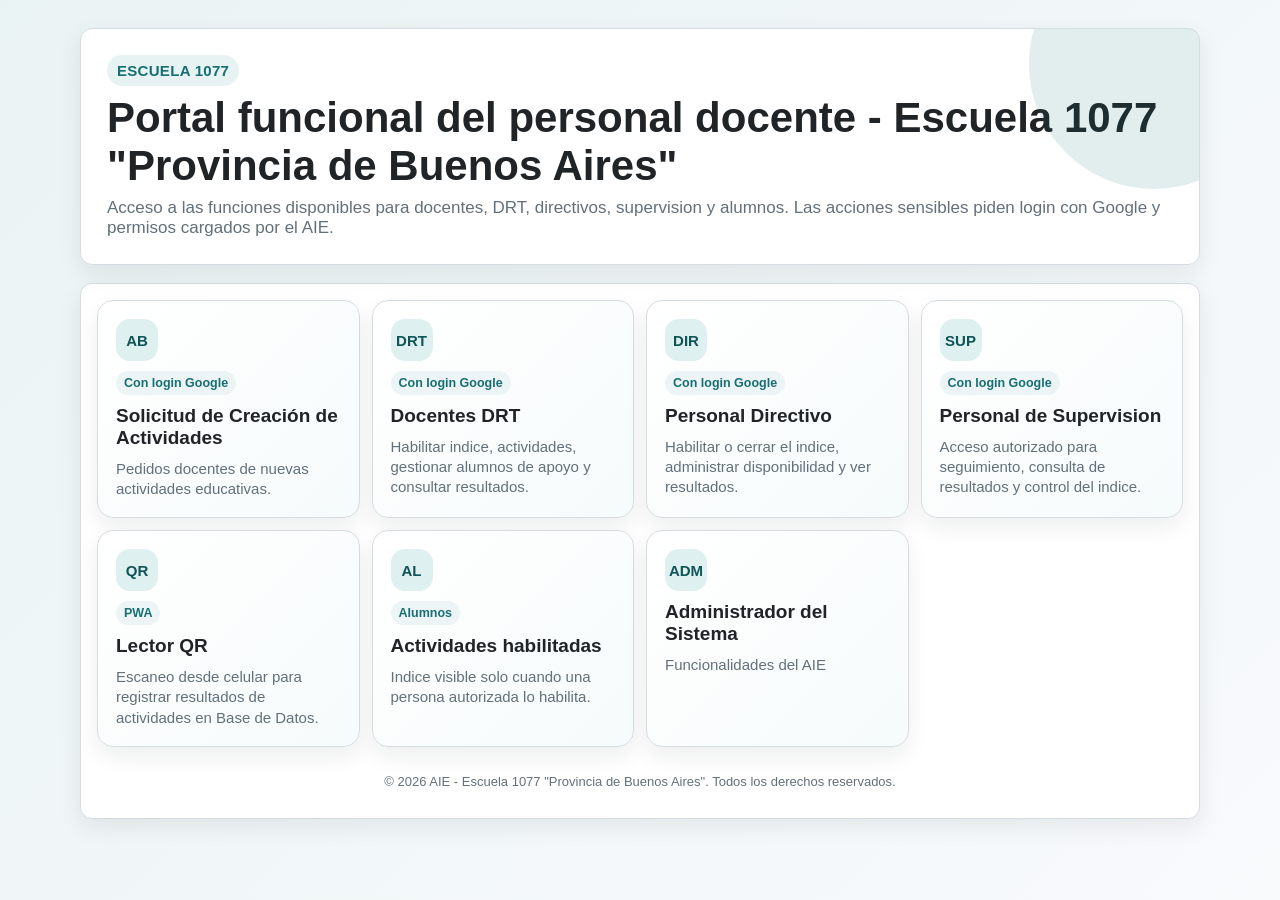
==== commit 0468b658: "Simplificar acceso a solicitudes docentes" ====
--- a/index.html
+++ b/index.html
@@ -39,13 +39,12 @@
     <section class="student-index-panel">
       <div id="hubNotice" class="hub-notice" role="status" aria-live="polite"></div>
       <div class="hub-grid">
-        <a class="hub-card pending" href="#" data-solicitud-creacion="true" data-notice="Solicitud Creacion de Actividades: falta configurar la URL del Web App de Apps Script. Por ahora comunicarse con el AIE - Profe. Bruno."><div class="hub-icon">DC</div><small>Con login Google</small><strong>Docentes de Grado</strong><span>Solicitud y seguimiento de actividades generales Tipo A o B.</span></a>
+        <a class="hub-card pending" href="#" data-solicitud-creacion="true" data-notice="Solicitud de Creación de Actividades: el acceso todavía no está disponible."><div class="hub-icon">AB</div><small>Con login Google</small><strong>Solicitud de Creación de Actividades</strong><span>Pedidos docentes de nuevas actividades educativas.</span></a>
         <a class="hub-card" href="portal-docente.html?rol=drt&login=1"><div class="hub-icon">DRT</div><small>Con login Google</small><strong>Docentes DRT</strong><span>Habilitar indice, actividades, gestionar alumnos de apoyo y consultar resultados.</span></a>
         <a class="hub-card" href="portal-docente.html?rol=directora&login=1"><div class="hub-icon">DIR</div><small>Con login Google</small><strong>Personal Directivo</strong><span>Habilitar o cerrar el indice, administrar disponibilidad y ver resultados.</span></a>
         <a class="hub-card" href="portal-docente.html?rol=supervisora&login=1"><div class="hub-icon">SUP</div><small>Con login Google</small><strong>Personal de Supervision</strong><span>Acceso autorizado para seguimiento, consulta de resultados y control del indice.</span></a>
         <a class="hub-card" href="lector-qr.html?login=1"><div class="hub-icon">QR</div><small>PWA</small><strong>Lector QR</strong><span>Escaneo desde celular para registrar resultados de actividades en Base de Datos.</span></a>
         <a class="hub-card" href="alumnos.html"><div class="hub-icon">AL</div><small>Alumnos</small><strong>Actividades habilitadas</strong><span>Indice visible solo cuando una persona autorizada lo habilita.</span></a>
-        <a class="hub-card pending" href="#" data-solicitud-creacion="true" data-notice="Solicitud de Creación de Actividades: el acceso todavía no está disponible."><div class="hub-icon">AB</div><small>Con login Google</small><strong>Solicitud de Creación de Actividades</strong><span>Pedidos docentes de nuevas actividades educativas.</span></a>
         <a class="hub-card" href="http://localhost:3131/#admin"><div class="hub-icon">ADM</div><strong>Administrador del Sistema</strong><span>Funcionalidades del AIE</span></a>
       </div>
       <p class="hub-footnote">&copy; 2026 AIE - Escuela 1077 "Provincia de Buenos Aires". Todos los derechos reservados.</p>
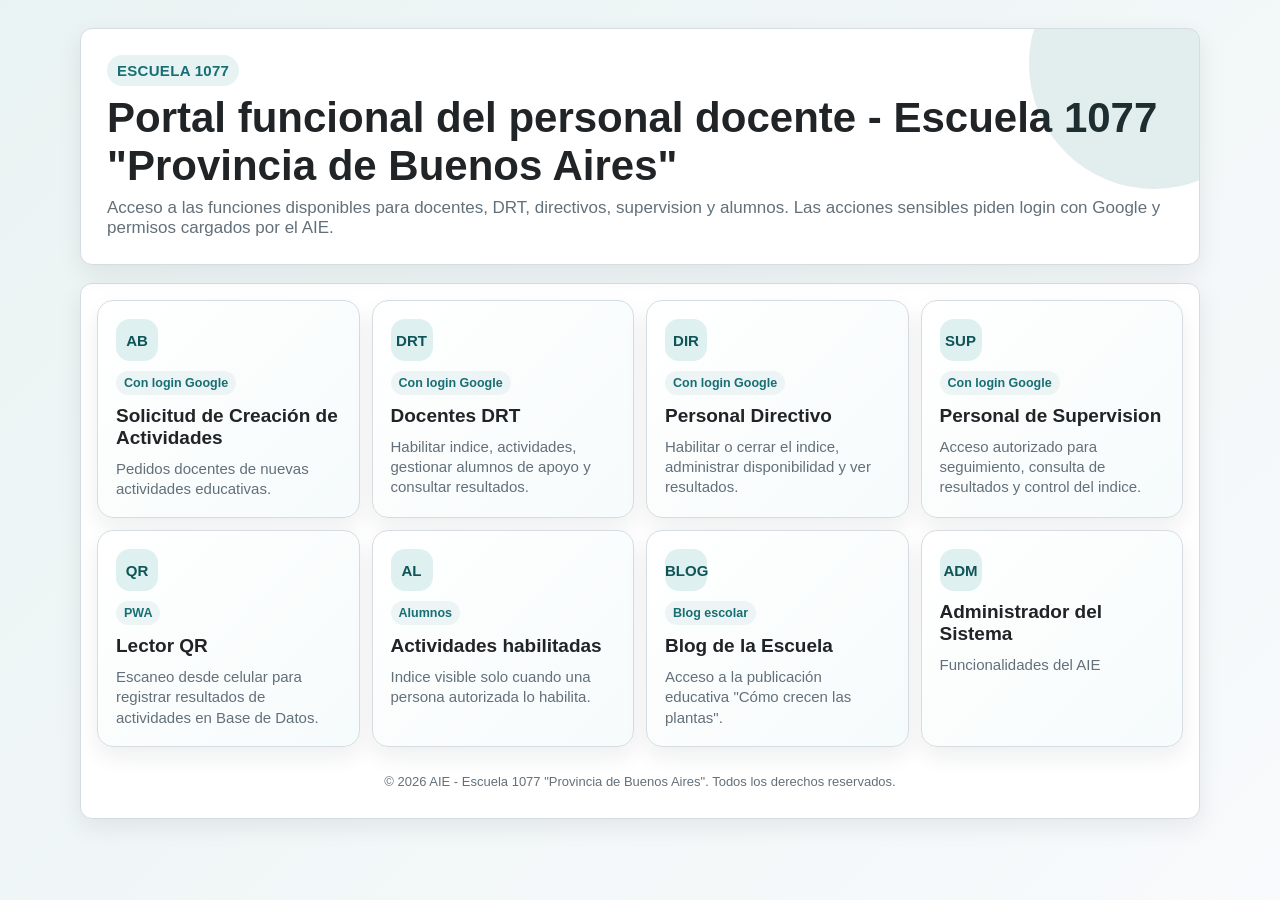
==== commit 1e466b93: "Agregar acceso al blog escolar" ====
--- a/index.html
+++ b/index.html
@@ -39,12 +39,13 @@
     <section class="student-index-panel">
       <div id="hubNotice" class="hub-notice" role="status" aria-live="polite"></div>
       <div class="hub-grid">
-        <a class="hub-card pending" href="#" data-solicitud-creacion="true" data-notice="Solicitud de Creación de Actividades: el acceso todavía no está disponible."><div class="hub-icon">AB</div><small>Con login Google</small><strong>Solicitud de Creación de Actividades</strong><span>Pedidos docentes de nuevas actividades educativas.</span></a>
+        <a class="hub-card" href="solicitud-actividad.html?login=1"><div class="hub-icon">AB</div><small>Con login Google</small><strong>Solicitud de Creación de Actividades</strong><span>Pedidos docentes de nuevas actividades educativas.</span></a>
         <a class="hub-card" href="portal-docente.html?rol=drt&login=1"><div class="hub-icon">DRT</div><small>Con login Google</small><strong>Docentes DRT</strong><span>Habilitar indice, actividades, gestionar alumnos de apoyo y consultar resultados.</span></a>
         <a class="hub-card" href="portal-docente.html?rol=directora&login=1"><div class="hub-icon">DIR</div><small>Con login Google</small><strong>Personal Directivo</strong><span>Habilitar o cerrar el indice, administrar disponibilidad y ver resultados.</span></a>
         <a class="hub-card" href="portal-docente.html?rol=supervisora&login=1"><div class="hub-icon">SUP</div><small>Con login Google</small><strong>Personal de Supervision</strong><span>Acceso autorizado para seguimiento, consulta de resultados y control del indice.</span></a>
         <a class="hub-card" href="lector-qr.html?login=1"><div class="hub-icon">QR</div><small>PWA</small><strong>Lector QR</strong><span>Escaneo desde celular para registrar resultados de actividades en Base de Datos.</span></a>
         <a class="hub-card" href="alumnos.html"><div class="hub-icon">AL</div><small>Alumnos</small><strong>Actividades habilitadas</strong><span>Indice visible solo cuando una persona autorizada lo habilita.</span></a>
+        <a class="hub-card" href="https://periodicoescuelabsas.blogspot.com/2025/05/como-crecen-las-plantas-alguna-vez-te.html" target="_blank" rel="noopener noreferrer"><div class="hub-icon">BLOG</div><small>Blog escolar</small><strong>Blog de la Escuela</strong><span>Acceso a la publicaci&oacute;n educativa &quot;C&oacute;mo crecen las plantas&quot;.</span></a>
         <a class="hub-card" href="http://localhost:3131/#admin"><div class="hub-icon">ADM</div><strong>Administrador del Sistema</strong><span>Funcionalidades del AIE</span></a>
       </div>
       <p class="hub-footnote">&copy; 2026 AIE - Escuela 1077 "Provincia de Buenos Aires". Todos los derechos reservados.</p>
@@ -69,17 +70,6 @@
         coverImage.onerror = function () { cover.classList.remove("show"); cover.setAttribute("aria-hidden", "true"); };
         coverImage.src = coverPath;
       }
-      var solicitudUrl = config.solicitudCreacionUrl || "";
-      var solicitudCards = document.querySelectorAll("[data-solicitud-creacion]");
-      for (var s = 0; s < solicitudCards.length; s++) {
-        if (solicitudUrl) {
-          solicitudCards[s].href = solicitudUrl;
-          solicitudCards[s].target = "_blank";
-          solicitudCards[s].rel = "noopener";
-          solicitudCards[s].classList.remove("pending");
-          solicitudCards[s].removeAttribute("data-notice");
-        }
-      }
       var blocked = document.querySelectorAll("[data-notice]");
       for (var i = 0; i < blocked.length; i++) {
         blocked[i].addEventListener("click", function (event) {
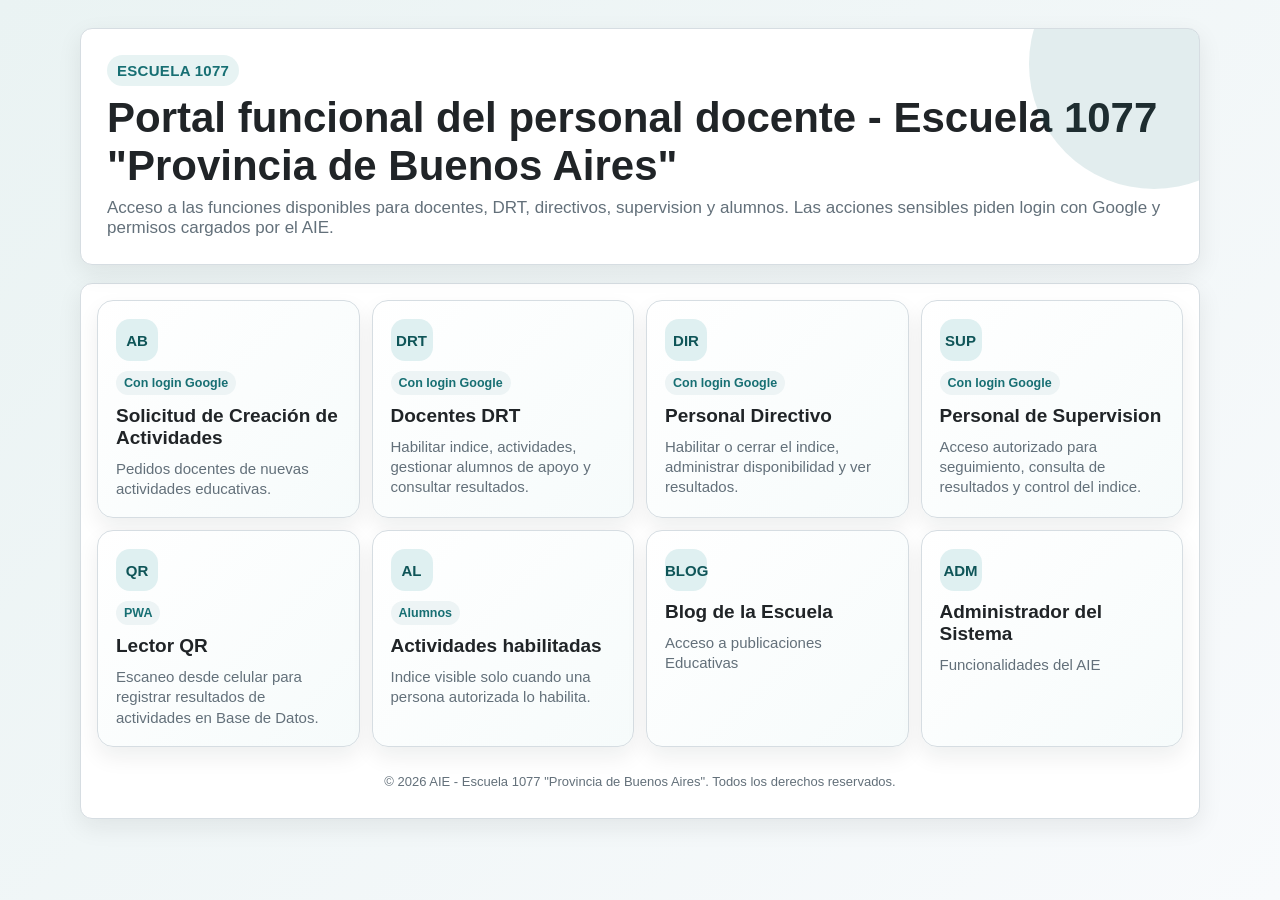
==== commit eaacfcb4: "Simplificar tarjeta del blog escolar" ====
--- a/index.html
+++ b/index.html
@@ -45,7 +45,7 @@
         <a class="hub-card" href="portal-docente.html?rol=supervisora&login=1"><div class="hub-icon">SUP</div><small>Con login Google</small><strong>Personal de Supervision</strong><span>Acceso autorizado para seguimiento, consulta de resultados y control del indice.</span></a>
         <a class="hub-card" href="lector-qr.html?login=1"><div class="hub-icon">QR</div><small>PWA</small><strong>Lector QR</strong><span>Escaneo desde celular para registrar resultados de actividades en Base de Datos.</span></a>
         <a class="hub-card" href="alumnos.html"><div class="hub-icon">AL</div><small>Alumnos</small><strong>Actividades habilitadas</strong><span>Indice visible solo cuando una persona autorizada lo habilita.</span></a>
-        <a class="hub-card" href="https://periodicoescuelabsas.blogspot.com/2025/05/como-crecen-las-plantas-alguna-vez-te.html" target="_blank" rel="noopener noreferrer"><div class="hub-icon">BLOG</div><small>Blog escolar</small><strong>Blog de la Escuela</strong><span>Acceso a la publicaci&oacute;n educativa &quot;C&oacute;mo crecen las plantas&quot;.</span></a>
+        <a class="hub-card" href="https://periodicoescuelabsas.blogspot.com/2025/05/como-crecen-las-plantas-alguna-vez-te.html" target="_blank" rel="noopener noreferrer"><div class="hub-icon">BLOG</div><strong>Blog de la Escuela</strong><span>Acceso a publicaciones Educativas</span></a>
         <a class="hub-card" href="http://localhost:3131/#admin"><div class="hub-icon">ADM</div><strong>Administrador del Sistema</strong><span>Funcionalidades del AIE</span></a>
       </div>
       <p class="hub-footnote">&copy; 2026 AIE - Escuela 1077 "Provincia de Buenos Aires". Todos los derechos reservados.</p>
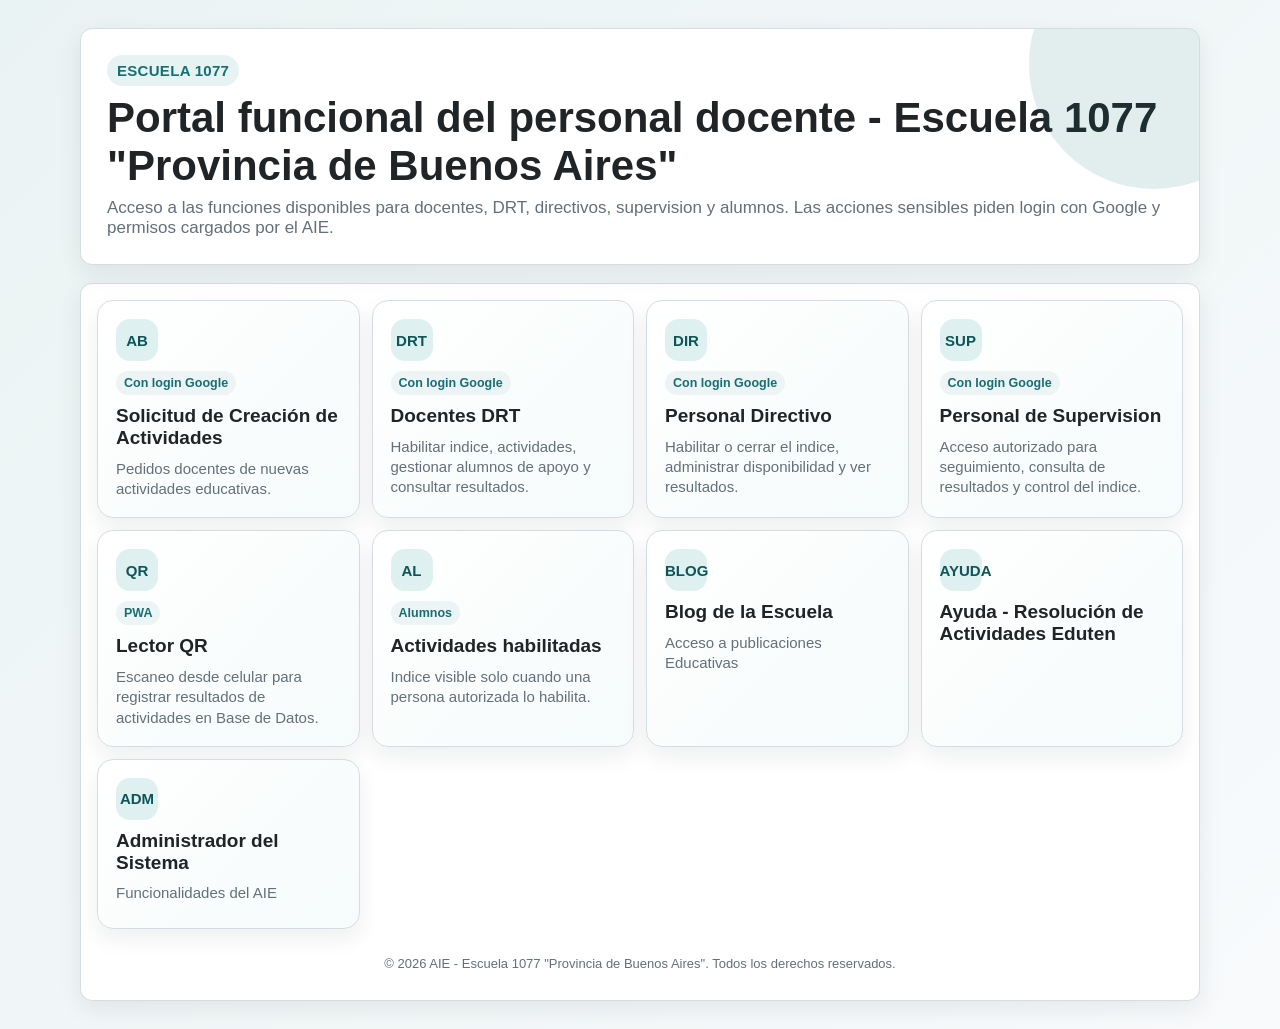
==== commit d250c13e: "Agregar ayuda para actividades Eduten" ====
--- a/index.html
+++ b/index.html
@@ -46,6 +46,7 @@
         <a class="hub-card" href="lector-qr.html?login=1"><div class="hub-icon">QR</div><small>PWA</small><strong>Lector QR</strong><span>Escaneo desde celular para registrar resultados de actividades en Base de Datos.</span></a>
         <a class="hub-card" href="alumnos.html"><div class="hub-icon">AL</div><small>Alumnos</small><strong>Actividades habilitadas</strong><span>Indice visible solo cuando una persona autorizada lo habilita.</span></a>
         <a class="hub-card" href="https://periodicoescuelabsas.blogspot.com/2025/05/como-crecen-las-plantas-alguna-vez-te.html" target="_blank" rel="noopener noreferrer"><div class="hub-icon">BLOG</div><strong>Blog de la Escuela</strong><span>Acceso a publicaciones Educativas</span></a>
+        <a class="hub-card" href="https://escuela1077buenosaires-edu.github.io/explicaciones-1077/" target="_blank" rel="noopener noreferrer"><div class="hub-icon">AYUDA</div><strong>Ayuda - Resoluci&oacute;n de Actividades Eduten</strong></a>
         <a class="hub-card" href="http://localhost:3131/#admin"><div class="hub-icon">ADM</div><strong>Administrador del Sistema</strong><span>Funcionalidades del AIE</span></a>
       </div>
       <p class="hub-footnote">&copy; 2026 AIE - Escuela 1077 "Provincia de Buenos Aires". Todos los derechos reservados.</p>
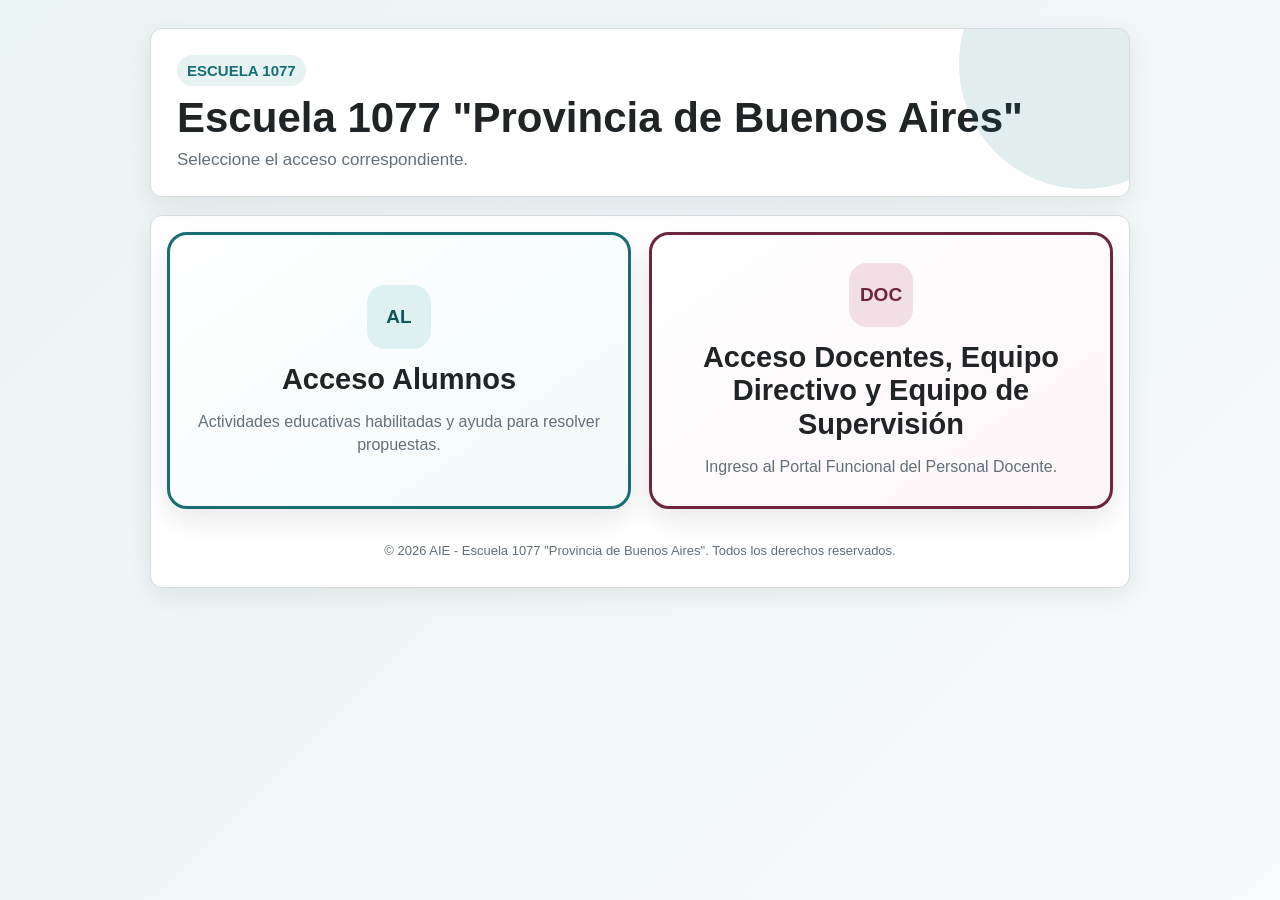
==== commit e2be8933: "Separar accesos de alumnos y personal docente" ====
--- a/index.html
+++ b/index.html
@@ -3,80 +3,65 @@
 <head>
   <meta charset="utf-8">
   <meta name="viewport" content="width=device-width, initial-scale=1">
-  <title>Portal funcional del personal docente - Escuela 1077 "Provincia de Buenos Aires"</title>
+  <title>Escuela 1077 "Provincia de Buenos Aires"</title>
   <meta name="theme-color" content="#176f73">
   <link rel="manifest" href="aie-hub.webmanifest">
   <link rel="stylesheet" href="styles.css">
   <style>
-    .hub-main { width: min(1120px, calc(100% - 28px)); }
-    .hub-cover { display: none; min-height: 150px; max-height: 230px; overflow: hidden; border-radius: 18px; border: 1px solid var(--line); background: #edf4f5; box-shadow: 0 10px 22px rgba(20,25,30,.07); }
-    .hub-cover.show { display: block; }
-    .hub-cover img { display: block; width: 100%; height: clamp(150px, 24vw, 230px); object-fit: cover; object-position: center; }
-    .hub-hero { overflow: hidden; position: relative; }
-    .hub-hero:after { content: ""; position: absolute; right: -80px; top: -90px; width: 250px; height: 250px; border-radius: 50%; background: rgba(23, 111, 115, 0.12); }
-    .hub-eyebrow { display: inline-flex; gap: 8px; align-items: center; padding: 7px 10px; border-radius: 999px; background: #e7f3f3; color: var(--accent); font-weight: 800; text-transform: uppercase; letter-spacing: .02em; }
-    .hub-grid { display: grid; grid-template-columns: repeat(auto-fit, minmax(230px, 1fr)); gap: 12px; }
-    .hub-card { position: relative; display: grid; min-height: 170px; gap: 10px; align-content: start; padding: 18px; border: 1px solid var(--line); border-radius: 16px; background: linear-gradient(135deg, #ffffff, #f6fbfb); color: var(--ink); text-decoration: none; box-shadow: 0 10px 22px rgba(20,25,30,.07); }
-    .hub-card:hover { border-color: #8fc7cc; transform: translateY(-1px); }
-    .hub-card strong { font-size: 19px; line-height: 1.15; }
-    .hub-card span { color: var(--muted); line-height: 1.35; }
-    .hub-card small { justify-self: start; padding: 5px 8px; border-radius: 999px; background: #edf4f5; color: #176f73; font-weight: 800; }
-    .hub-card.blocked small, .hub-card.pending small { background: #fff3df; color: var(--warn); }
-    .hub-icon { width: 42px; height: 42px; display: grid; place-items: center; border-radius: 14px; background: #dff0f1; color: var(--accent-dark); font-weight: 900; }
-    .hub-notice { display: none; margin-top: 14px; padding: 16px; border-radius: 14px; border: 1px solid #e7c68f; background: #fff6e8; color: #7a3d07; font-weight: 800; box-shadow: 0 8px 18px rgba(90, 58, 10, .08); }
-    .hub-notice.show { display: block; }
-    .hub-footnote { color: var(--muted); font-size: 13px; text-align: center; }
+    .entry-main { width: min(980px, calc(100% - 28px)); }
+    .entry-cover { display: none; min-height: 150px; max-height: 230px; overflow: hidden; border: 1px solid var(--line); border-radius: 18px; background: #edf4f5; box-shadow: 0 10px 22px rgba(20,25,30,.07); }
+    .entry-cover.show { display: block; }
+    .entry-cover img { display: block; width: 100%; height: clamp(150px, 24vw, 230px); object-fit: cover; object-position: center; }
+    .entry-hero { position: relative; overflow: hidden; }
+    .entry-hero:after { content: ""; position: absolute; right: -80px; top: -90px; width: 250px; height: 250px; border-radius: 50%; background: rgba(23,111,115,.12); }
+    .entry-eyebrow { display: inline-flex; padding: 7px 10px; border-radius: 999px; background: #e7f3f3; color: var(--accent); font-weight: 800; text-transform: uppercase; }
+    .entry-grid { display: grid; grid-template-columns: repeat(2, minmax(0, 1fr)); gap: 18px; }
+    .entry-card { display: grid; min-height: 220px; align-content: center; justify-items: center; gap: 14px; padding: 28px; border: 3px solid #176f73; border-radius: 20px; background: linear-gradient(145deg, #fff, #f2fafa); color: var(--ink); text-align: center; text-decoration: none; box-shadow: 0 12px 26px rgba(20,25,30,.09); transition: transform .15s ease, box-shadow .15s ease; }
+    .entry-card:hover { transform: translateY(-2px); box-shadow: 0 16px 32px rgba(20,25,30,.13); }
+    .entry-card.staff { border-color: #6d263d; background: linear-gradient(145deg, #fff, #fcf5f7); }
+    .entry-icon { width: 64px; height: 64px; display: grid; place-items: center; border-radius: 18px; background: #dff0f1; color: #10575b; font-size: 19px; font-weight: 900; }
+    .entry-card.staff .entry-icon { background: #f1dfe5; color: #6d263d; }
+    .entry-card strong { font-size: clamp(22px, 3vw, 29px); line-height: 1.15; }
+    .entry-card span { color: var(--muted); font-size: 16px; line-height: 1.45; }
+    .entry-footnote { margin-top: 20px; color: var(--muted); font-size: 13px; text-align: center; }
+    @media (max-width: 720px) { .entry-grid { grid-template-columns: 1fr; } .entry-card { min-height: 185px; } }
   </style>
 </head>
 <body class="student-index-body">
-  <main class="student-index hub-main">
-    <div id="hubCover" class="hub-cover" aria-hidden="true"><img id="hubCoverImage" alt="Imagen educativa de la Escuela 1077"></div>
-    <section class="student-index-hero hub-hero">
-      <div class="hub-eyebrow">Escuela 1077</div>
-      <h1>Portal funcional del personal docente - Escuela 1077 "Provincia de Buenos Aires"</h1>
-      <p>Acceso a las funciones disponibles para docentes, DRT, directivos, supervision y alumnos. Las acciones sensibles piden login con Google y permisos cargados por el AIE.</p>
+  <main class="student-index entry-main">
+    <div id="entryCover" class="entry-cover" aria-hidden="true"><img id="entryCoverImage" alt="Imagen educativa de la Escuela 1077"></div>
+    <section class="student-index-hero entry-hero">
+      <div class="entry-eyebrow">Escuela 1077</div>
+      <h1>Escuela 1077 "Provincia de Buenos Aires"</h1>
+      <p>Seleccione el acceso correspondiente.</p>
     </section>
     <section class="student-index-panel">
-      <div id="hubNotice" class="hub-notice" role="status" aria-live="polite"></div>
-      <div class="hub-grid">
-        <a class="hub-card" href="solicitud-actividad.html?login=1"><div class="hub-icon">AB</div><small>Con login Google</small><strong>Solicitud de Creación de Actividades</strong><span>Pedidos docentes de nuevas actividades educativas.</span></a>
-        <a class="hub-card" href="portal-docente.html?rol=drt&login=1"><div class="hub-icon">DRT</div><small>Con login Google</small><strong>Docentes DRT</strong><span>Habilitar indice, actividades, gestionar alumnos de apoyo y consultar resultados.</span></a>
-        <a class="hub-card" href="portal-docente.html?rol=directora&login=1"><div class="hub-icon">DIR</div><small>Con login Google</small><strong>Personal Directivo</strong><span>Habilitar o cerrar el indice, administrar disponibilidad y ver resultados.</span></a>
-        <a class="hub-card" href="portal-docente.html?rol=supervisora&login=1"><div class="hub-icon">SUP</div><small>Con login Google</small><strong>Personal de Supervision</strong><span>Acceso autorizado para seguimiento, consulta de resultados y control del indice.</span></a>
-        <a class="hub-card" href="lector-qr.html?login=1"><div class="hub-icon">QR</div><small>PWA</small><strong>Lector QR</strong><span>Escaneo desde celular para registrar resultados de actividades en Base de Datos.</span></a>
-        <a class="hub-card" href="alumnos.html"><div class="hub-icon">AL</div><small>Alumnos</small><strong>Actividades habilitadas</strong><span>Indice visible solo cuando una persona autorizada lo habilita.</span></a>
-        <a class="hub-card" href="https://periodicoescuelabsas.blogspot.com/2025/05/como-crecen-las-plantas-alguna-vez-te.html" target="_blank" rel="noopener noreferrer"><div class="hub-icon">BLOG</div><strong>Blog de la Escuela</strong><span>Acceso a publicaciones Educativas</span></a>
-        <a class="hub-card" href="https://escuela1077buenosaires-edu.github.io/explicaciones-1077/" target="_blank" rel="noopener noreferrer"><div class="hub-icon">AYUDA</div><strong>Ayuda - Resoluci&oacute;n de Actividades Eduten</strong></a>
-        <a class="hub-card" href="http://localhost:3131/#admin"><div class="hub-icon">ADM</div><strong>Administrador del Sistema</strong><span>Funcionalidades del AIE</span></a>
+      <div class="entry-grid">
+        <a class="entry-card" href="acceso-alumnos.html">
+          <div class="entry-icon">AL</div>
+          <strong>Acceso Alumnos</strong>
+          <span>Actividades educativas habilitadas y ayuda para resolver propuestas.</span>
+        </a>
+        <a class="entry-card staff" href="portal-funcional.html">
+          <div class="entry-icon">DOC</div>
+          <strong>Acceso Docentes, Equipo Directivo y Equipo de Supervisi&oacute;n</strong>
+          <span>Ingreso al Portal Funcional del Personal Docente.</span>
+        </a>
       </div>
-      <p class="hub-footnote">&copy; 2026 AIE - Escuela 1077 "Provincia de Buenos Aires". Todos los derechos reservados.</p>
+      <p class="entry-footnote">&copy; 2026 AIE - Escuela 1077 "Provincia de Buenos Aires". Todos los derechos reservados.</p>
     </section>
   </main>
   <script src="aie-public-config.js"></script>
   <script>
     (function () {
-      function showNotice(text) {
-        var box = document.getElementById("hubNotice");
-        if (!box) return;
-        box.textContent = text;
-        box.className = "hub-notice show";
-        box.scrollIntoView({ behavior: "smooth", block: "nearest" });
-      }
       var config = window.AIE_PUBLIC_CONFIG || {};
       var coverPath = config.imagenSuperior || "";
-      var cover = document.getElementById("hubCover");
-      var coverImage = document.getElementById("hubCoverImage");
-      if (coverPath && cover && coverImage) {
-        coverImage.onload = function () { cover.classList.add("show"); cover.setAttribute("aria-hidden", "false"); };
-        coverImage.onerror = function () { cover.classList.remove("show"); cover.setAttribute("aria-hidden", "true"); };
-        coverImage.src = coverPath;
-      }
-      var blocked = document.querySelectorAll("[data-notice]");
-      for (var i = 0; i < blocked.length; i++) {
-        blocked[i].addEventListener("click", function (event) {
-          event.preventDefault();
-          showNotice(this.getAttribute("data-notice"));
-        });
+      var cover = document.getElementById("entryCover");
+      var image = document.getElementById("entryCoverImage");
+      if (coverPath && cover && image) {
+        image.onload = function () { cover.classList.add("show"); cover.setAttribute("aria-hidden", "false"); };
+        image.onerror = function () { cover.classList.remove("show"); cover.setAttribute("aria-hidden", "true"); };
+        image.src = coverPath;
       }
       if ("serviceWorker" in navigator) {
         navigator.serviceWorker.register("aie-hub-sw.js").catch(function () {});
--- a/styles.css
+++ b/styles.css
@@ -3117,11 +3117,23 @@
 }
 
 .portal-analytics-table .portal-table-header {
+  display: flex;
+  flex-direction: column;
+  justify-content: center;
+  gap: 4px;
   white-space: normal;
   line-height: 1.15;
   border-color: #d5dee6;
 }
 
+.portal-analytics-table .portal-table-header small {
+  color: #6b7780;
+  font-size: 10px;
+  font-weight: 700;
+  line-height: 1.2;
+  text-transform: none;
+}
+
 .portal-analytics-table-activities {
   grid-template-columns: minmax(145px, 1fr) minmax(115px, 0.8fr) 86px 38px 52px 102px 102px 92px 72px;
   min-width: 900px;
@@ -3133,18 +3145,21 @@
 }
 
 .portal-analytics-table-area {
-  grid-template-columns: minmax(110px, 0.8fr) 106px 96px 92px 72px;
-  min-width: 520px;
+  grid-template-columns: minmax(90px, 0.65fr) repeat(4, minmax(160px, 1.2fr));
+  width: 100%;
+  min-width: 820px;
 }
 
 .portal-analytics-table-grade {
-  grid-template-columns: 50px 106px 96px 92px 72px;
-  min-width: 430px;
+  grid-template-columns: 150px 250px 220px 220px 230px;
+  width: min(100%, 1070px);
+  min-width: 1070px;
 }
 
 .portal-analytics-table-month {
-  grid-template-columns: 90px 106px 92px 72px;
-  min-width: 390px;
+  grid-template-columns: 130px 290px 240px 250px;
+  width: min(100%, 910px);
+  min-width: 910px;
 }
 
 .portal-interface-grid {
